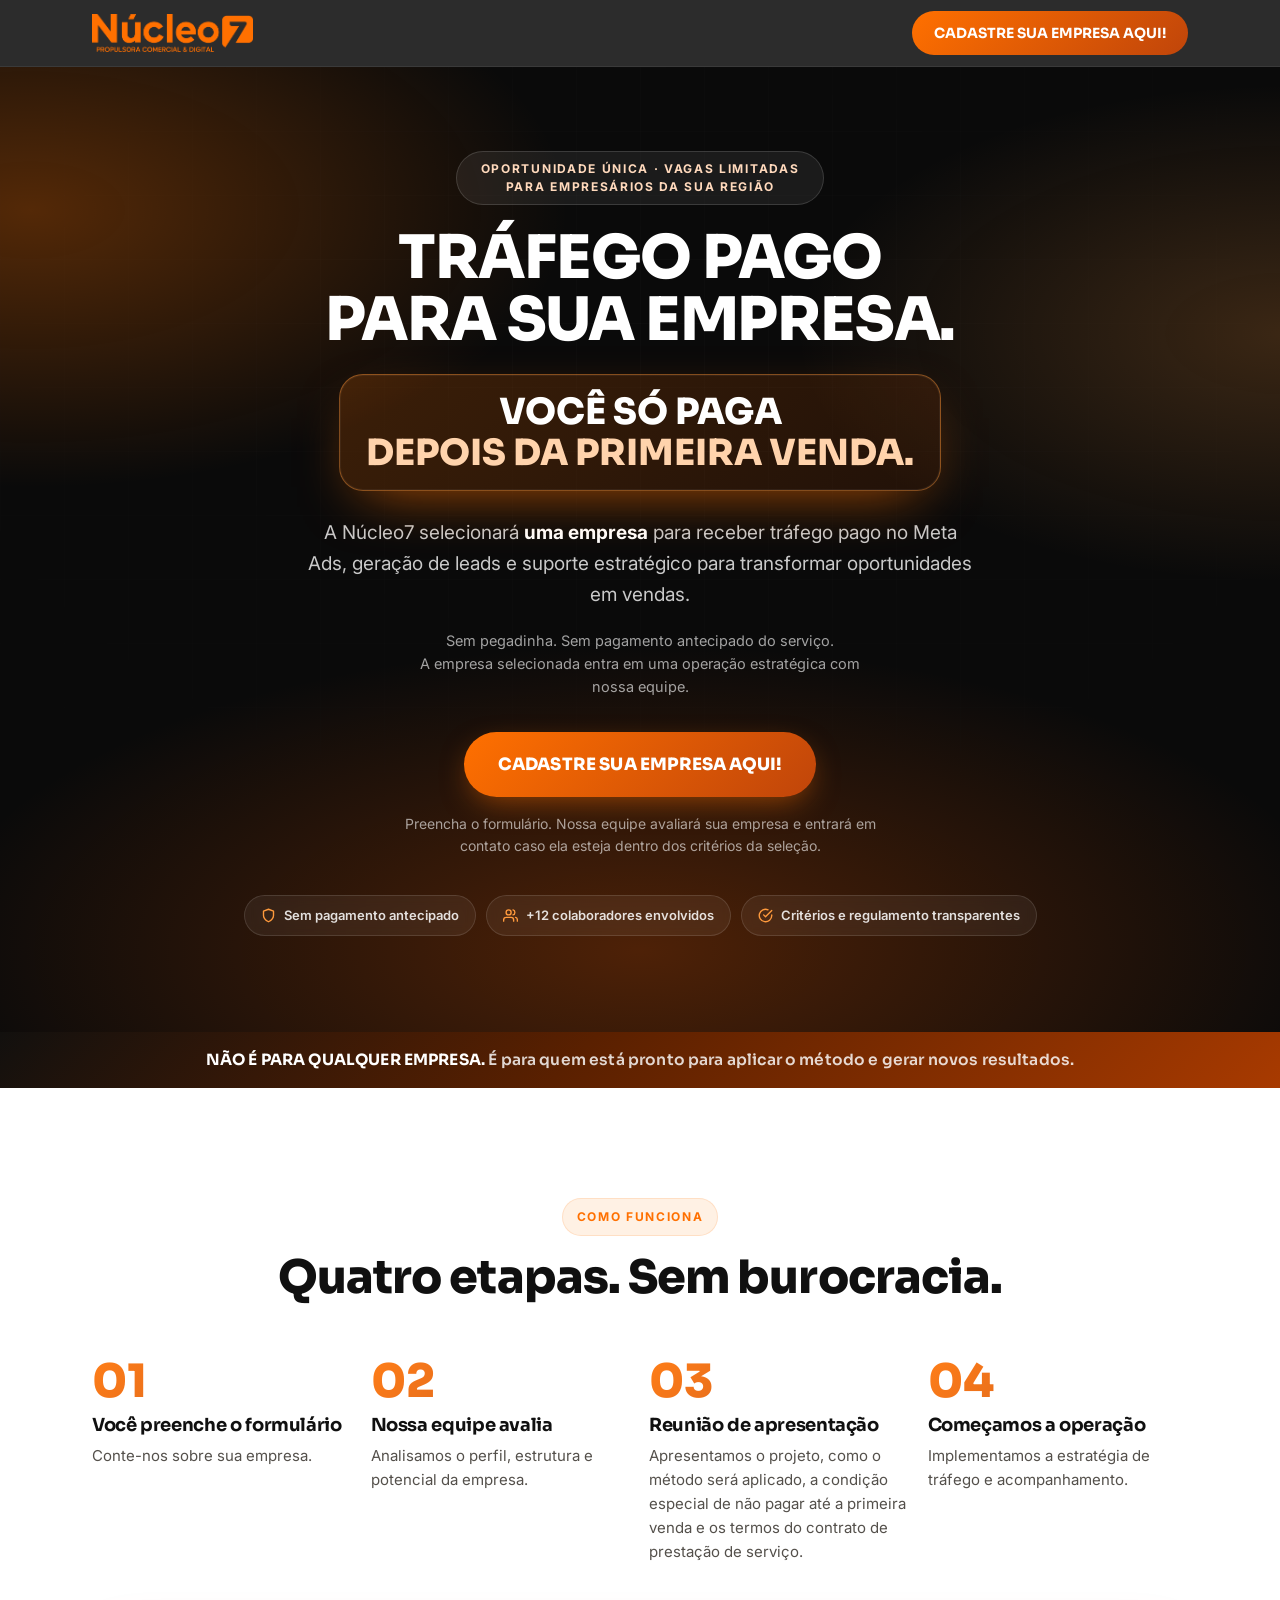
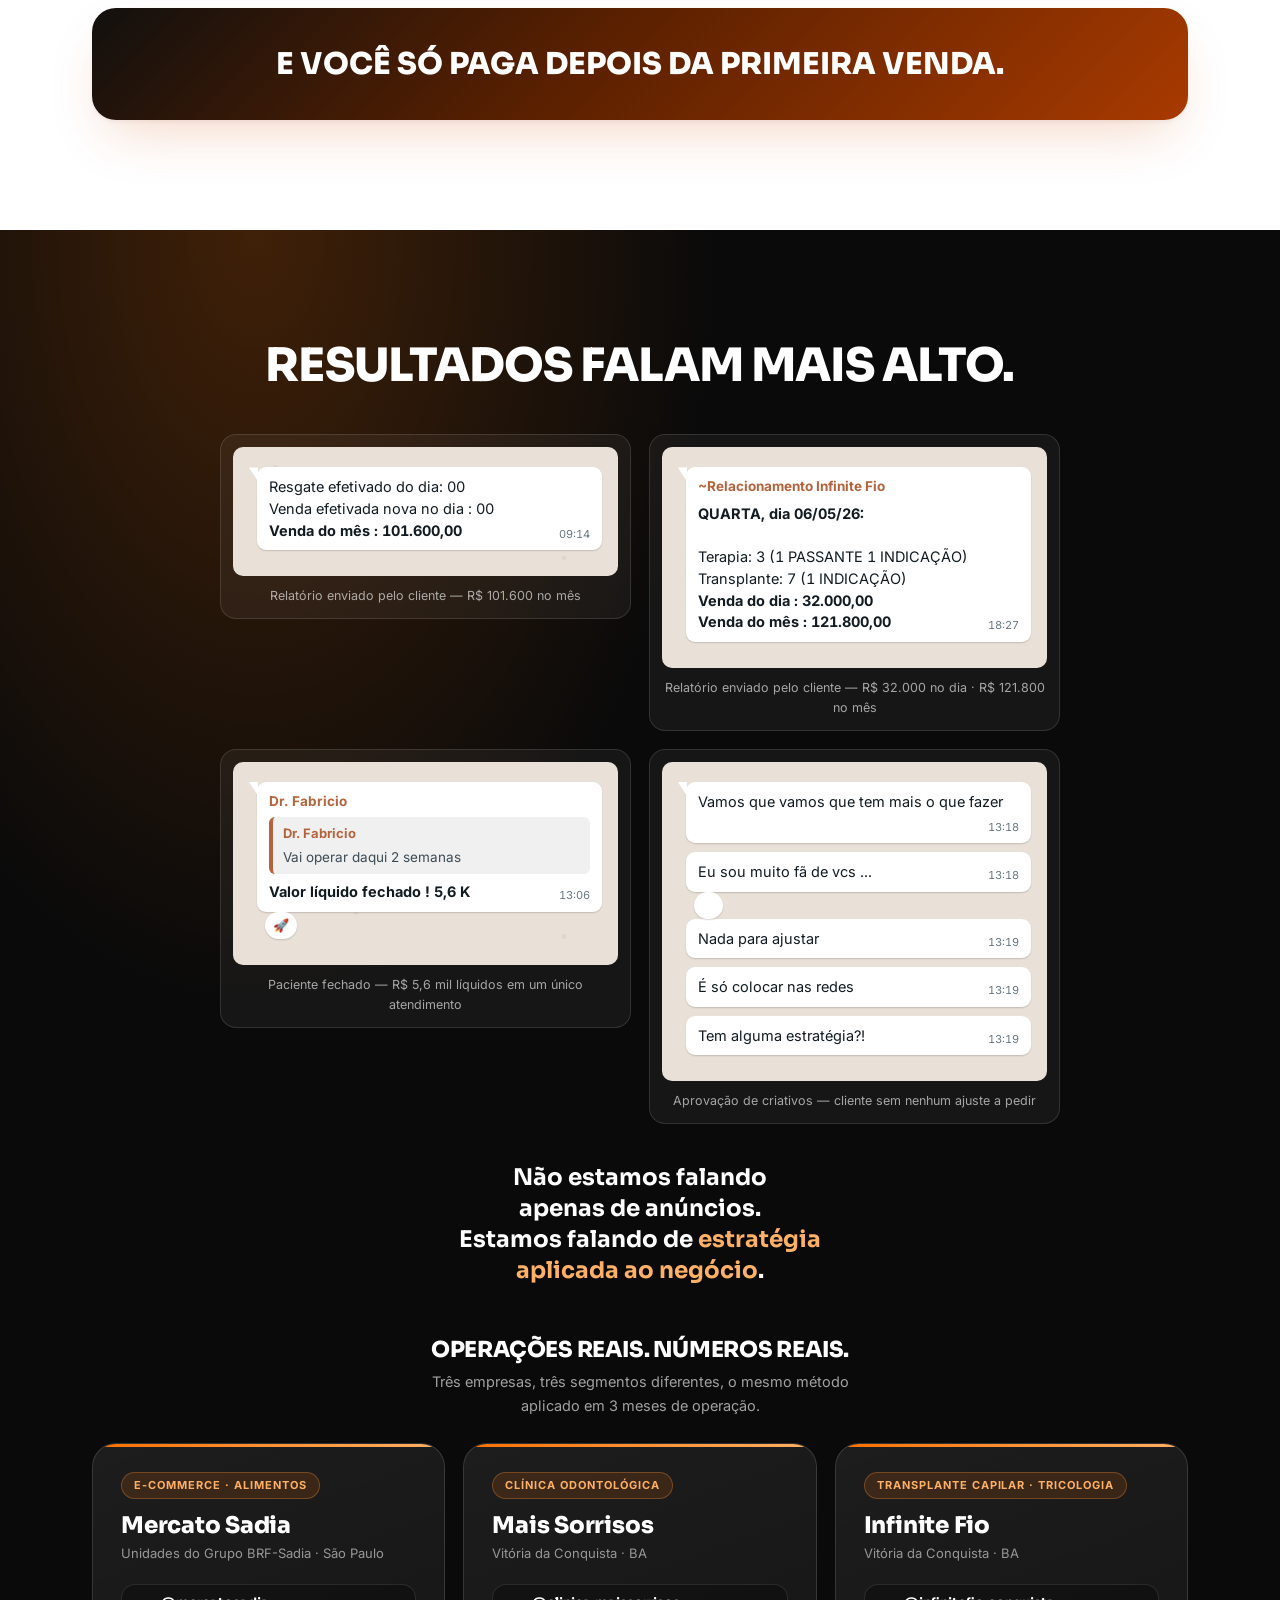
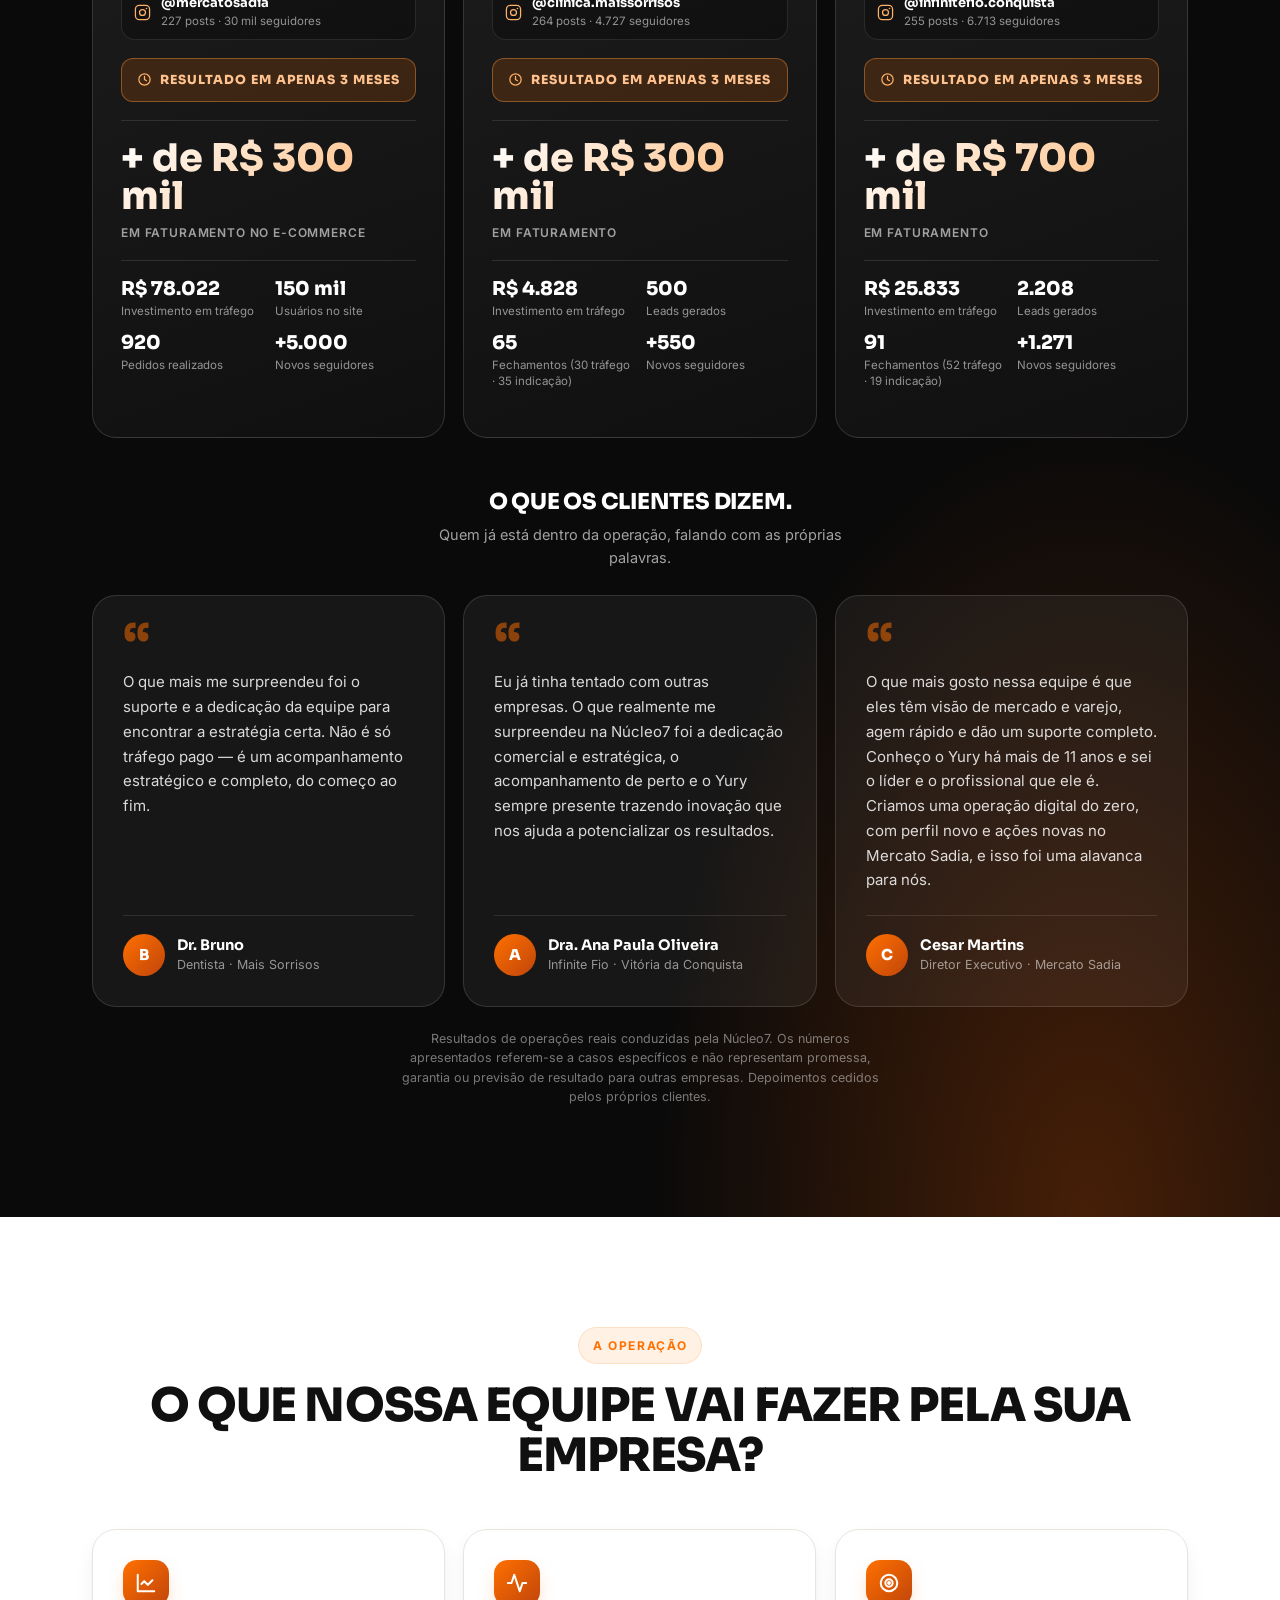
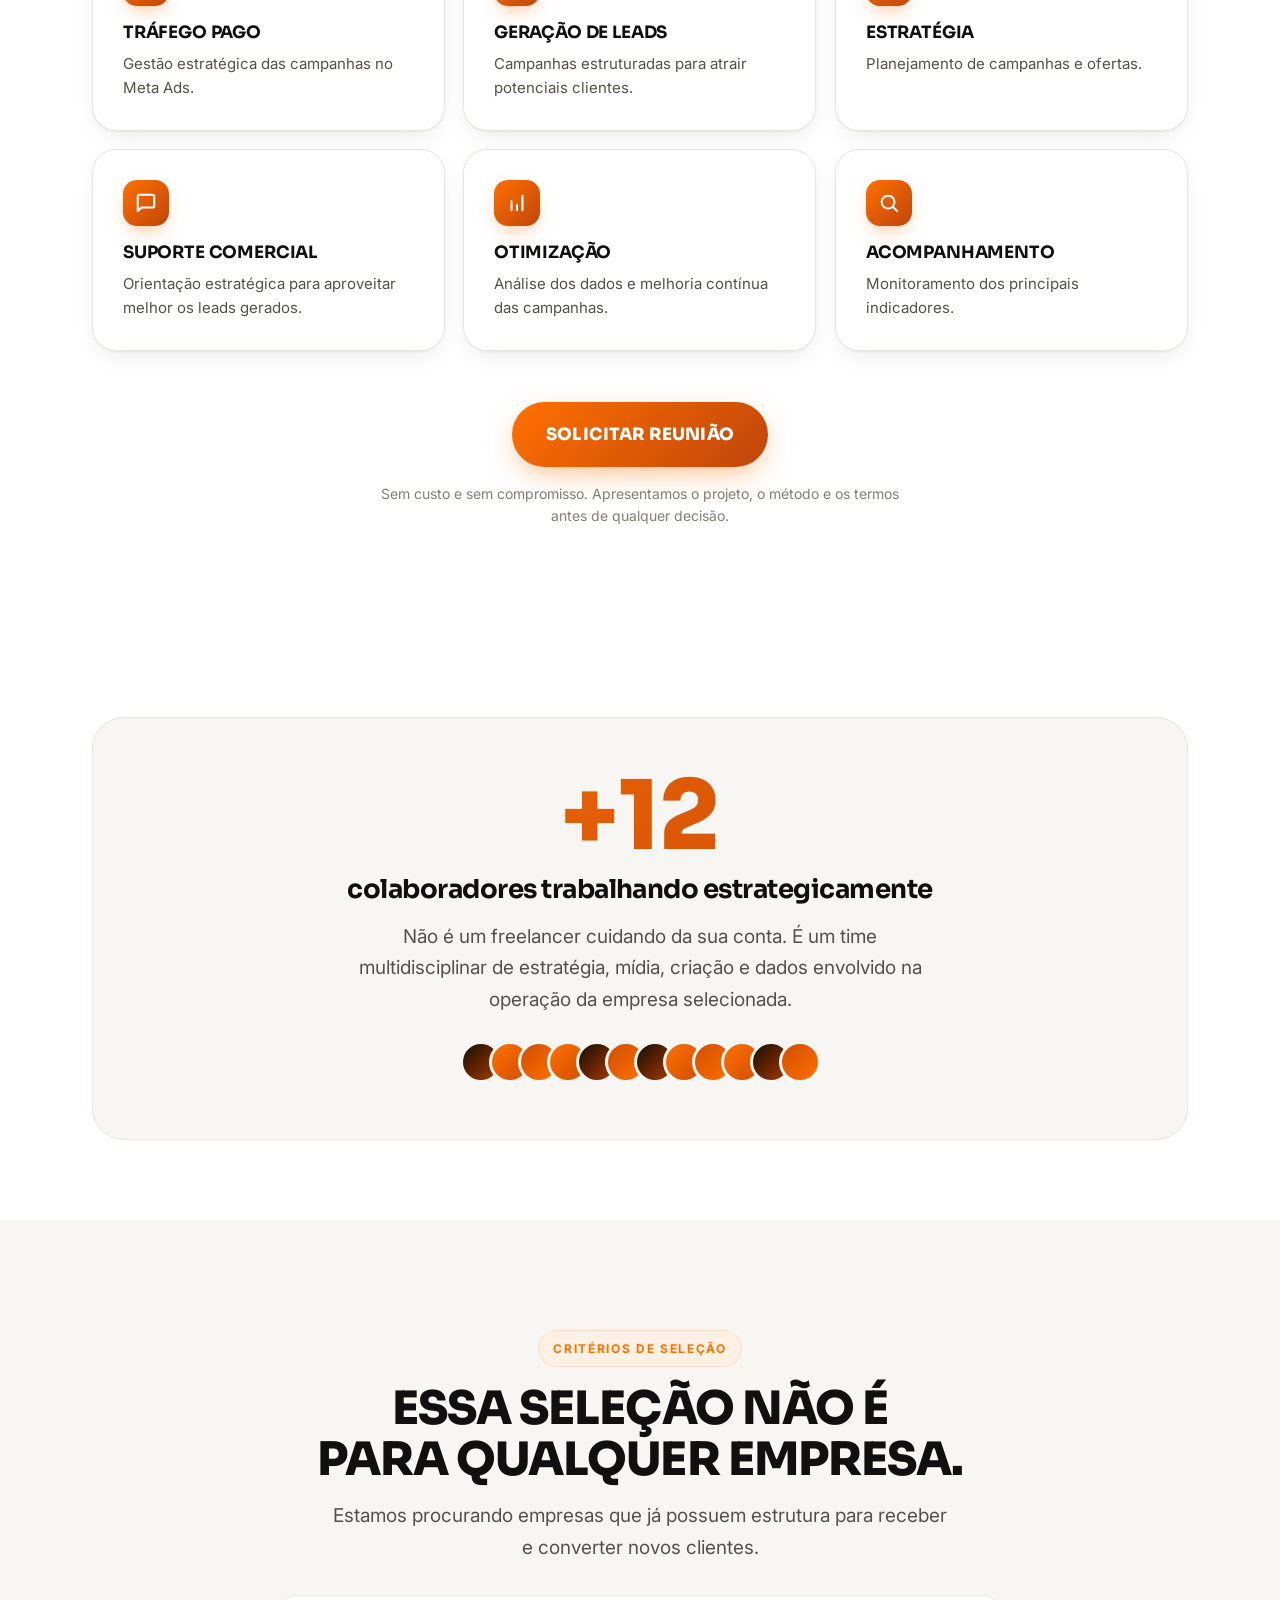
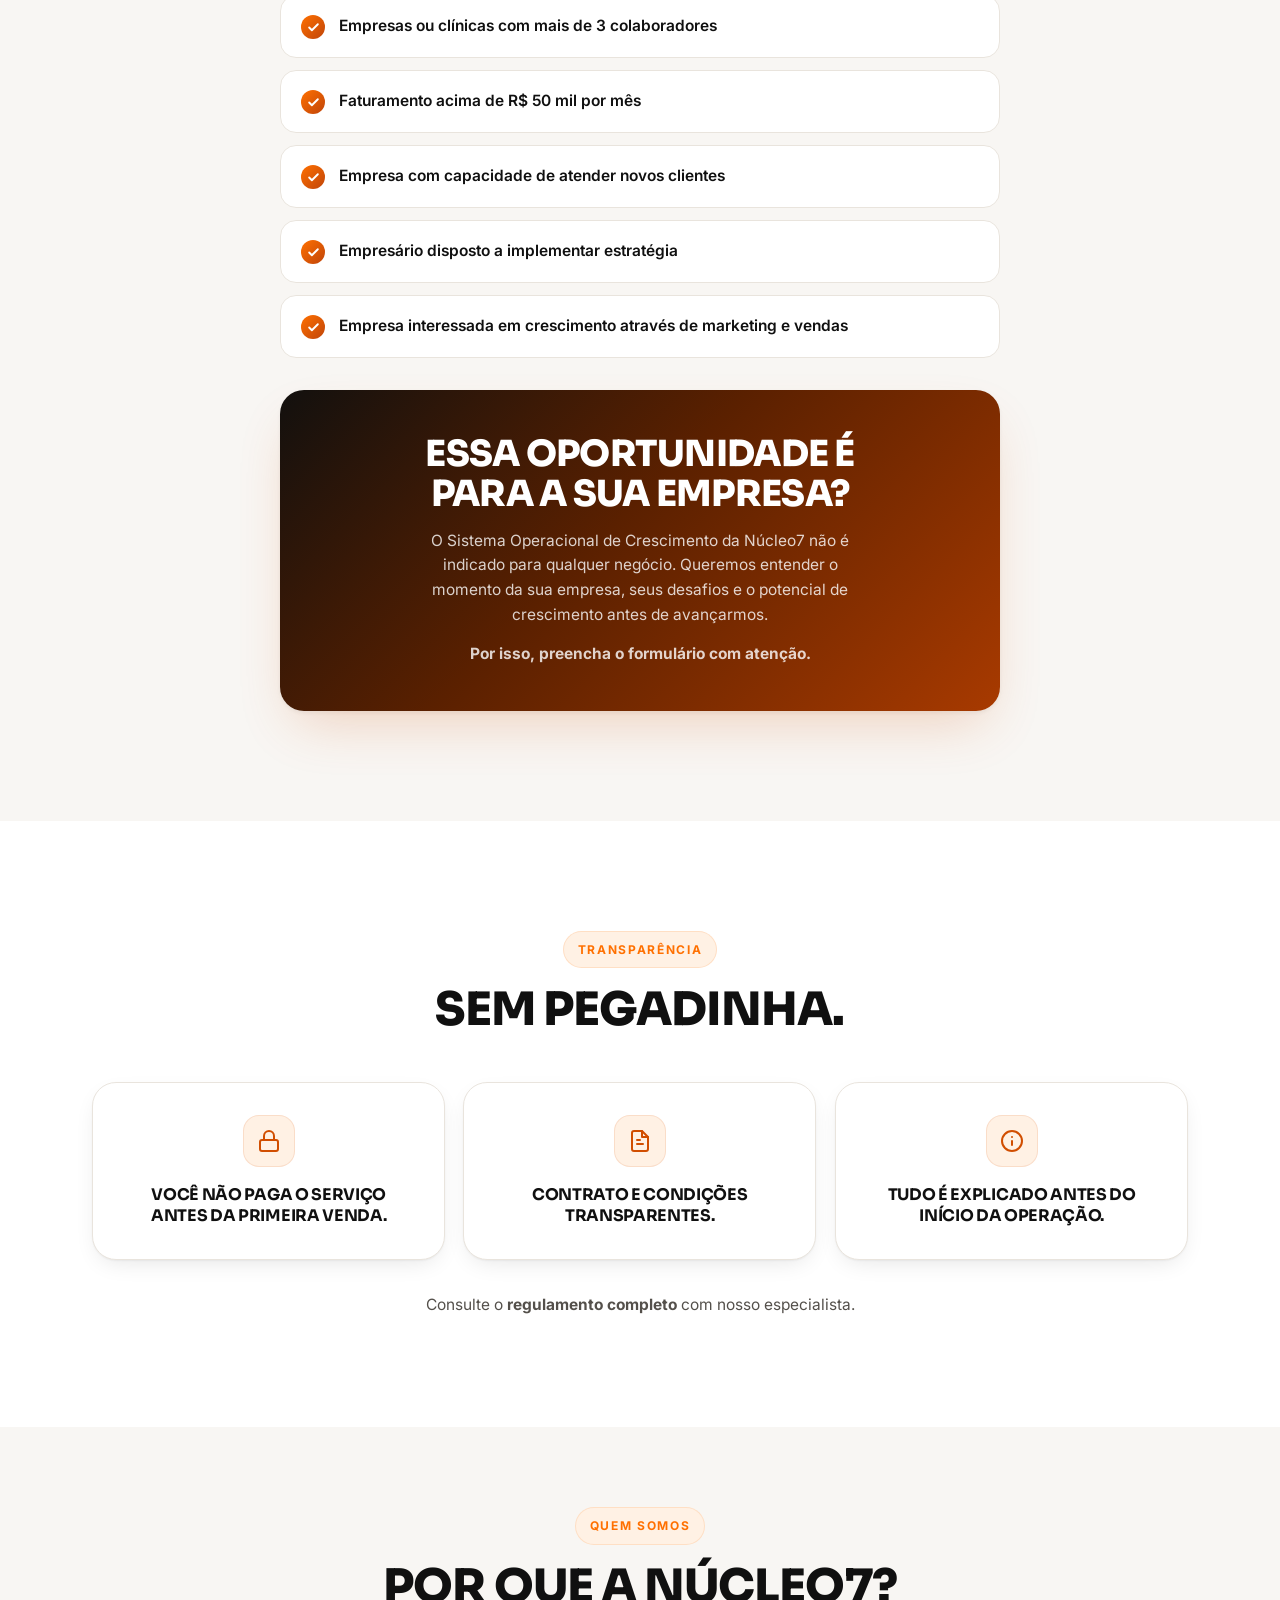
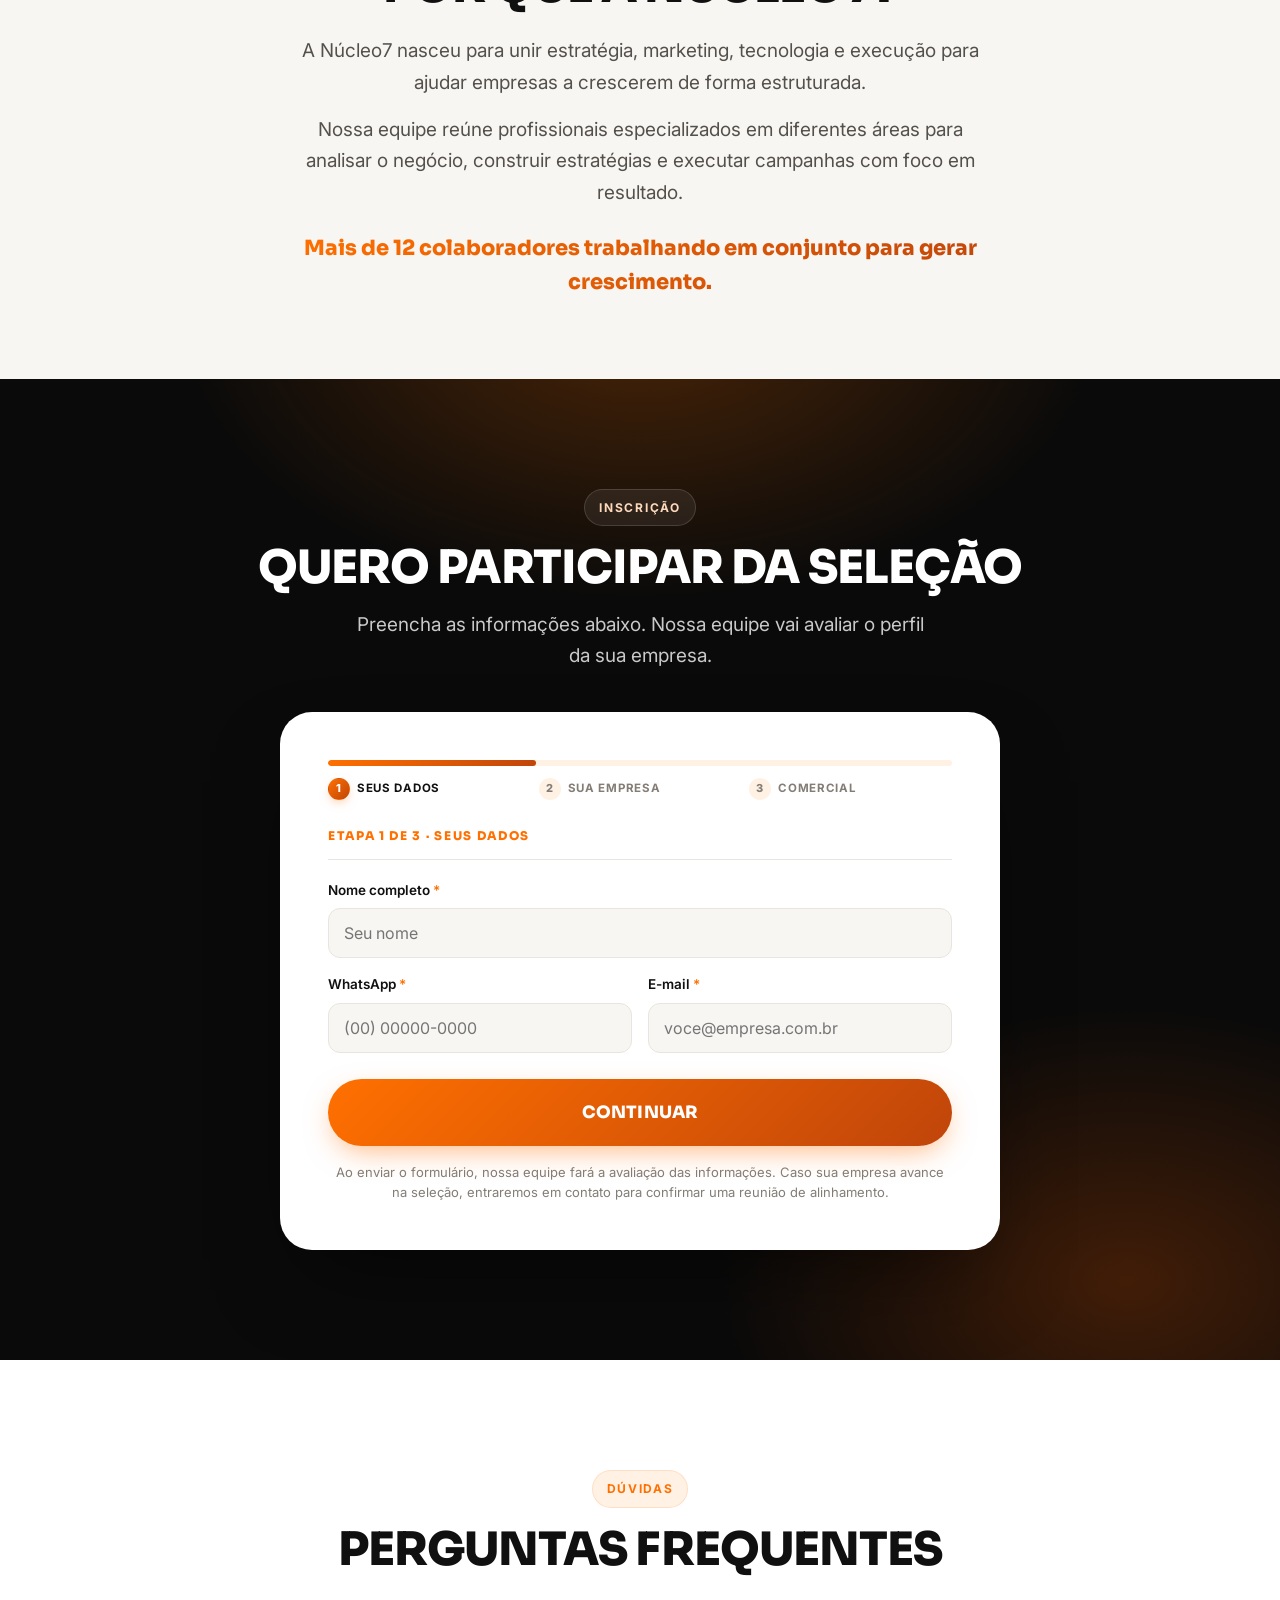
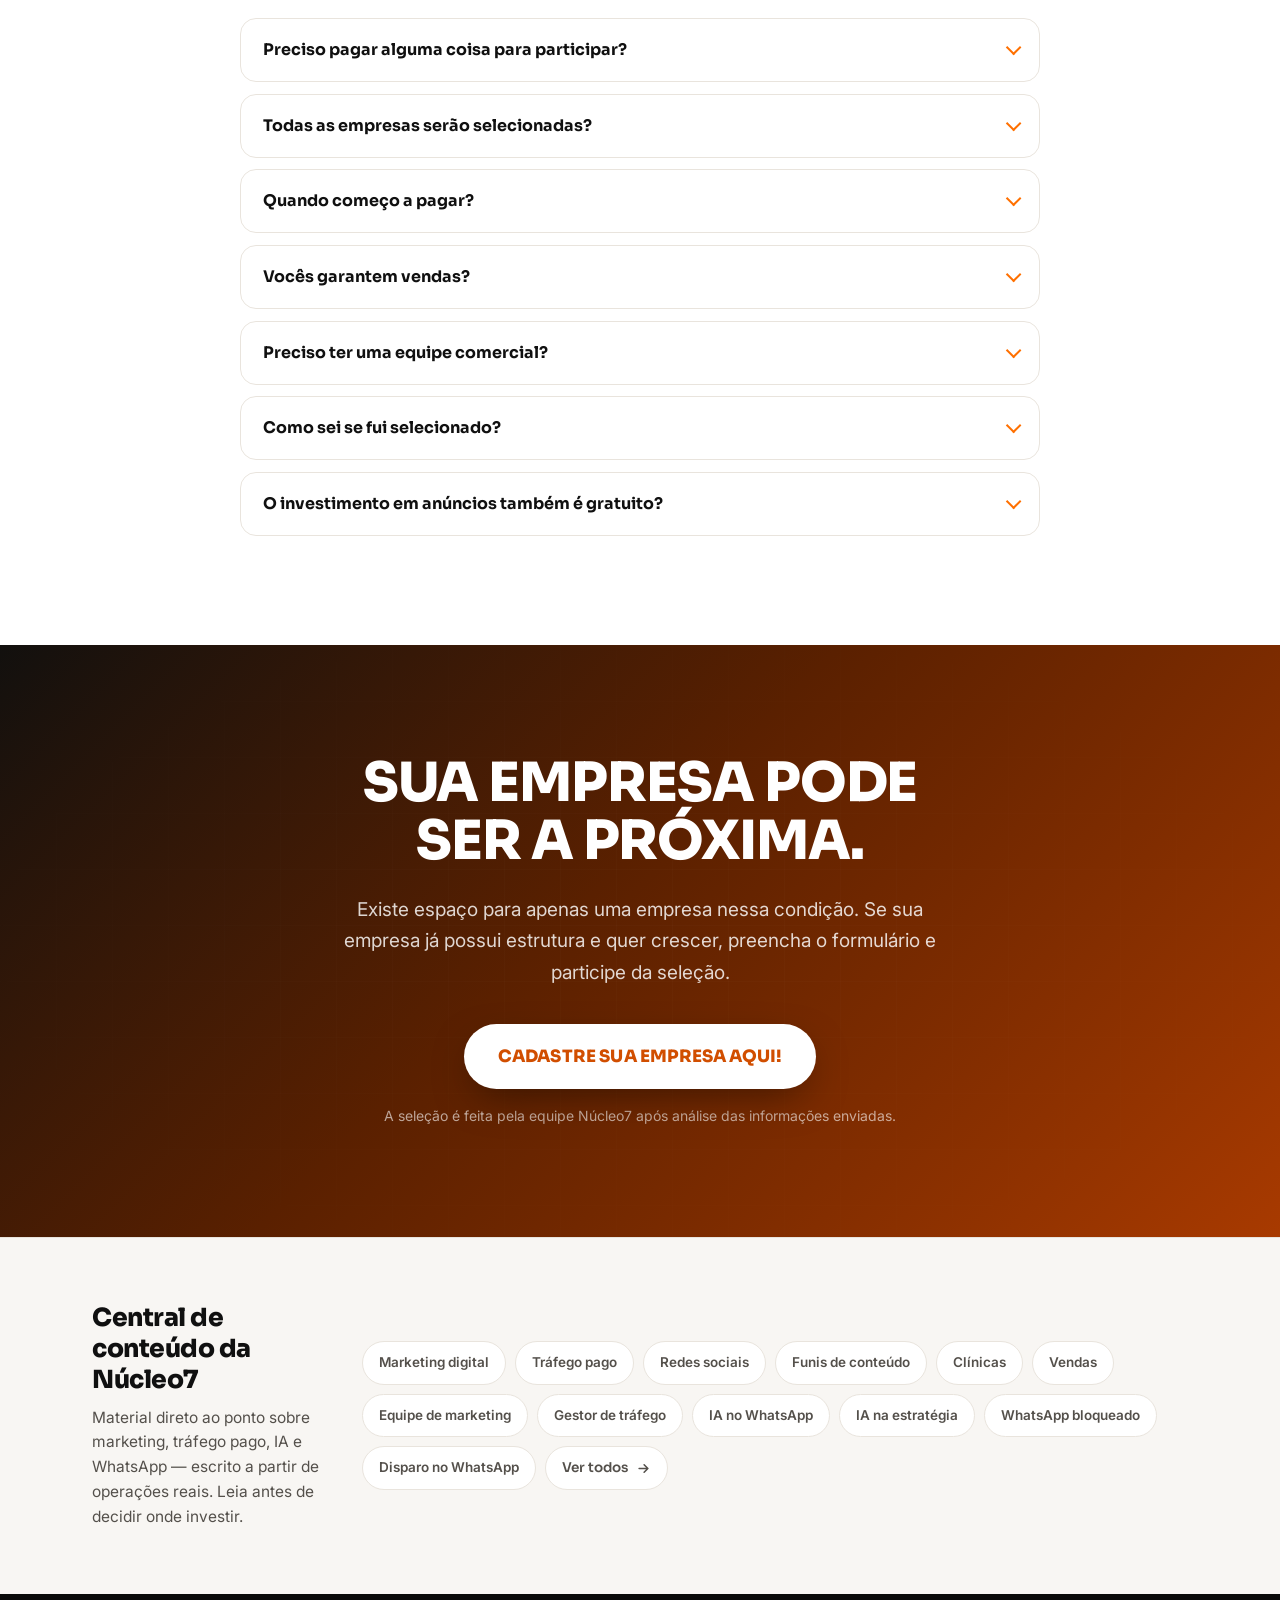
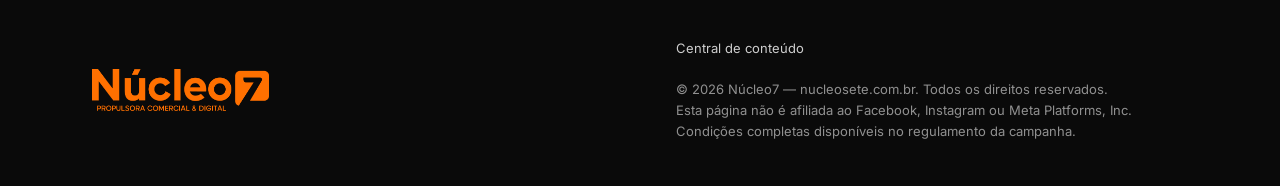
==== index.html @ 794dd97a "Corrige cache eterno em config.js e tracking.js" ====
<!DOCTYPE html>
<html lang="pt-BR">
<head>
<meta charset="UTF-8">
<meta name="viewport" content="width=device-width, initial-scale=1, viewport-fit=cover">
<meta name="theme-color" content="#0A0A0A">

<!-- Verificação de domínio Meta — Agência B7 / nucleosete.com.br -->
<meta name="facebook-domain-verification" content="0egseyh3x0nnyvifl7hkaeydjd7gkp" />

<title>Núcleo7 — Tráfego pago para sua empresa. Você só paga depois da primeira venda.</title>
<meta name="description" content="A Núcleo7 vai selecionar uma empresa para receber tráfego pago no Meta Ads, geração de leads e suporte estratégico. Você só paga depois da primeira venda. Candidate sua empresa.">
<meta name="robots" content="index, follow">
<link rel="canonical" href="https://nucleosete.com.br/">

<!-- Open Graph -->
<meta property="og:type" content="website">
<meta property="og:locale" content="pt_BR">
<meta property="og:site_name" content="Núcleo7">
<meta property="og:title" content="Tráfego pago para sua empresa. Você só paga depois da primeira venda.">
<meta property="og:description" content="Uma empresa será selecionada para receber uma operação estratégica de tráfego pago e suporte comercial da Núcleo7.">
<meta property="og:url" content="https://nucleosete.com.br/">
<meta property="og:image" content="https://nucleosete.com.br/assets/og-image.jpg">
<meta property="og:image:width" content="1200">
<meta property="og:image:height" content="630">
<meta name="twitter:card" content="summary_large_image">
<meta name="twitter:image" content="https://nucleosete.com.br/assets/og-image.jpg">

<link rel="icon" href="favicon.ico" sizes="any">
<link rel="icon" type="image/png" sizes="32x32" href="assets/favicon-32.png">
<link rel="apple-touch-icon" href="assets/apple-touch-icon.png">

<link rel="preconnect" href="https://fonts.googleapis.com">
<link rel="preconnect" href="https://fonts.gstatic.com" crossorigin>
<link rel="preload" as="style" href="https://fonts.googleapis.com/css2?family=Sora:wght@700;800&family=Inter:wght@400;600;700&display=swap"
      onload="this.onload=null;this.rel='stylesheet'">
<noscript><link rel="stylesheet" href="https://fonts.googleapis.com/css2?family=Sora:wght@700;800&family=Inter:wght@400;600;700&display=swap"></noscript>

<style>
/* ============================================================
   NÚCLEO7 — DESIGN SYSTEM
   ============================================================ */
:root{
  /* ---- CORES DA MARCA ---- */
  --laranja:#FF7000;          /* laranja oficial da logo */
  --laranja-escuro:#D14E00;
  --laranja-claro:#FF9A3D;
  --preto:#0A0A0A;
  --branco:#FFFFFF;

  --tinta:#101010;          /* texto principal */
  --tinta-2:#54504B;        /* texto secundário */
  --tinta-3:#837D76;        /* texto terciário */
  --linha:#E9E4DD;
  --superficie:#FFFFFF;
  --superficie-2:#F8F6F3;
  --superficie-3:#FFF1E4;

  --escuro:#0A0A0A;
  --escuro-2:#161310;

  /* blocos grandes com texto branco: escuro queimado, contraste AA */
  --grad: linear-gradient(135deg, #12100E 0%, #5A2000 45%, #A83A00 100%);
  /* botões e elementos pequenos: laranja vivo da marca */
  --grad-cta: linear-gradient(135deg, #FF7000 0%, #C0450A 100%);

  --r-sm:10px; --r:16px; --r-lg:24px; --r-xl:32px;
  --sombra: 0 1px 2px rgba(10,10,10,.05), 0 8px 24px -8px rgba(10,10,10,.12);
  --sombra-lg: 0 2px 4px rgba(10,10,10,.05), 0 24px 56px -16px rgba(209,78,0,.24);

  --max:1160px;
  --pad:clamp(20px, 5vw, 32px);
}

*,*::before,*::after{box-sizing:border-box}
html{-webkit-text-size-adjust:100%; scroll-behavior:smooth}
body{
  margin:0; background:var(--superficie); color:var(--tinta);
  font-family:'Inter',system-ui,-apple-system,'Segoe UI',sans-serif;
  font-size:16px; line-height:1.6; -webkit-font-smoothing:antialiased;
  overflow-x:hidden;
}
img{max-width:100%; display:block; height:auto}
h1,h2,h3,h4{font-family:'Sora',system-ui,sans-serif; margin:0; line-height:1.1; letter-spacing:-.02em; font-weight:800}
p{margin:0}
a{color:inherit}
button{font:inherit; cursor:pointer}

.wrap{max-width:var(--max); margin-inline:auto; padding-inline:var(--pad)}
.sec{padding:clamp(64px,9vw,110px) 0}
.sec--tight{padding:clamp(48px,7vw,80px) 0}
.center{text-align:center}

/* ---------- Tipografia utilitária ---------- */
.eyebrow{
  display:inline-flex; align-items:center; gap:8px;
  font-size:12px; font-weight:700; letter-spacing:.14em; text-transform:uppercase;
  color:var(--laranja); background:var(--superficie-3);
  padding:8px 14px; border-radius:100px; border:1px solid rgba(255,112,0,.14);
}
.eyebrow--claro{color:#FFD9BC; background:rgba(255,255,255,.07); border-color:rgba(255,255,255,.14)}
.hero .eyebrow{max-width:min(100%,46ch); text-align:center; line-height:1.5; text-wrap:balance}
@media(max-width:560px){ .hero .eyebrow{font-size:11px; letter-spacing:.10em; padding:10px 16px} }
.h2{font-size:clamp(28px,4.4vw,46px)}
.h3{font-size:clamp(20px,2.6vw,26px); font-weight:700}
.lead{font-size:clamp(16px,1.9vw,19px); color:var(--tinta-2); line-height:1.65}
.lead--claro{color:rgba(255,255,255,.78)}
.mt-8{margin-top:8px}.mt-16{margin-top:16px}.mt-24{margin-top:24px}.mt-32{margin-top:32px}.mt-48{margin-top:48px}
.grad-txt{background:var(--grad-cta); -webkit-background-clip:text; background-clip:text; color:transparent}

/* ---------- Botões ---------- */
.btn{
  display:inline-flex; align-items:center; justify-content:center; gap:10px;
  font-family:'Sora',sans-serif; font-weight:800; font-size:clamp(15px,1.7vw,17px);
  letter-spacing:.01em; text-decoration:none; text-align:center;
  padding:19px 34px; border-radius:100px; border:0;
  background:var(--grad-cta); color:#fff;
  box-shadow:0 10px 30px -8px rgba(255,112,0,.55);
  transition:transform .18s ease, box-shadow .18s ease, filter .18s ease;
  position:relative; overflow:hidden; width:100%; max-width:420px;
}
.btn::after{
  content:''; position:absolute; inset:0;
  background:linear-gradient(110deg,transparent 20%,rgba(255,255,255,.28) 50%,transparent 80%);
  transform:translateX(-120%); animation:brilho 4.5s ease-in-out infinite;
}
@keyframes brilho{0%,72%{transform:translateX(-120%)}92%,100%{transform:translateX(120%)}}
.btn:hover{transform:translateY(-2px); box-shadow:0 16px 40px -10px rgba(255,112,0,.65); filter:saturate(1.08)}
.btn:active{transform:translateY(0)}
.btn--ghost{
  background:transparent; color:var(--laranja-escuro); border:1.5px solid var(--linha);
  box-shadow:none; padding:16px 28px; font-size:15px;
}
.btn--ghost::after{display:none}
.btn--ghost:hover{border-color:var(--laranja); color:var(--laranja); box-shadow:none}
.btn-nota{font-size:14px; color:var(--tinta-3); max-width:520px; margin-top:16px; line-height:1.55}
.btn-nota--claro{color:rgba(255,255,255,.6)}
.cta-bloco{display:flex; flex-direction:column; align-items:center}

@media(min-width:560px){ .btn{width:auto} }

/* ---------- Header ---------- */
.top{
  position:sticky; top:0; z-index:60;
  background:rgba(10,10,10,.86); backdrop-filter:blur(14px);
  border-bottom:1px solid rgba(255,255,255,.07);
  transition:background .3s ease;
}
.top__in{display:flex; align-items:center; justify-content:space-between; height:66px}
.logo{display:flex; align-items:center; text-decoration:none}
.logo img{height:34px; width:auto}
@media(min-width:768px){ .logo img{height:38px} }
.top__cta{
  display:none; font-family:'Sora'; font-weight:700; font-size:14px; text-decoration:none;
  color:#fff; background:var(--grad-cta); padding:11px 22px; border-radius:100px;
  transition:transform .18s ease;
}
.top__cta:hover{transform:translateY(-1px)}
@media(min-width:768px){ .top__cta{display:inline-flex} }

/* ---------- HERO ---------- */
.hero{
  position:relative; background:var(--escuro); color:#fff; overflow:hidden;
  padding:clamp(48px,7vw,84px) 0 clamp(56px,8vw,96px);
}
.hero::before{
  content:''; position:absolute; inset:-30% -20%;
  background:
    radial-gradient(50% 30% at 16% 28%, rgba(255,112,0,.30) 0%, transparent 60%),
    radial-gradient(44% 26% at 86% 36%, rgba(255,154,61,.20) 0%, transparent 62%),
    radial-gradient(60% 30% at 50% 76%, rgba(209,78,0,.34) 0%, transparent 66%);
  pointer-events:none;
}
.hero::after{
  content:''; position:absolute; inset:0; pointer-events:none; opacity:.35;
  background-image:linear-gradient(rgba(255,255,255,.045) 1px,transparent 1px),
                   linear-gradient(90deg,rgba(255,255,255,.045) 1px,transparent 1px);
  background-size:64px 64px;
  mask-image:radial-gradient(70% 60% at 50% 30%,#000 0%,transparent 100%);
  -webkit-mask-image:radial-gradient(70% 60% at 50% 30%,#000 0%,transparent 100%);
}
.hero__in{position:relative; z-index:2; display:flex; flex-direction:column; align-items:center; text-align:center}
.hero h1{
  font-size:clamp(31px,6.2vw,60px); margin-top:22px; max-width:15ch; line-height:1.04;
  text-wrap:balance;
}
.hero__promessa{
  margin-top:22px; display:inline-block; position:relative;
  font-family:'Sora'; font-weight:800; line-height:1.15;
  font-size:clamp(21px,3.9vw,36px);
  padding:16px 26px; border-radius:var(--r-lg);
  background:linear-gradient(135deg, rgba(255,112,0,.20), rgba(209,78,0,.12));
  border:1px solid rgba(255,154,61,.42);
  box-shadow:0 0 0 1px rgba(255,255,255,.05) inset, 0 20px 60px -24px rgba(255,112,0,.75);
  color:#fff; text-wrap:balance;
}
.hero__promessa em{font-style:normal; color:#FFD3AC}
.hero .lead{max-width:56ch; margin-top:26px}
.hero__nota{
  margin-top:18px; font-size:14.5px; color:rgba(255,255,255,.62); max-width:52ch; line-height:1.6;
}
.hero .cta-bloco{margin-top:34px; width:100%}
.hero-selos{
  margin-top:38px; display:flex; flex-wrap:wrap; gap:10px; justify-content:center;
}
.selo{
  display:inline-flex; align-items:center; gap:8px;
  font-size:13px; font-weight:600; color:rgba(255,255,255,.86);
  background:rgba(255,255,255,.06); border:1px solid rgba(255,255,255,.12);
  padding:9px 16px; border-radius:100px; backdrop-filter:blur(6px);
}
.selo svg{width:15px;height:15px;flex:none;color:#FF9A3D}

/* ---------- Faixa de vagas ---------- */
.faixa{
  background:var(--grad); color:#fff; text-align:center; padding:16px var(--pad);
  font-family:'Sora'; font-weight:700; font-size:clamp(13px,2.1vw,15.5px); letter-spacing:.01em;
}
.faixa span{opacity:.82; font-weight:600}

/* ---------- Cards genéricos ---------- */
.grid{display:grid; gap:18px}
@media(min-width:640px){.grid--2{grid-template-columns:repeat(2,1fr)}}
@media(min-width:640px){.grid--3{grid-template-columns:repeat(2,1fr)}}
@media(min-width:980px){.grid--3{grid-template-columns:repeat(3,1fr)}}
@media(min-width:640px){.grid--4{grid-template-columns:repeat(2,1fr)}}
@media(min-width:1040px){.grid--4{grid-template-columns:repeat(4,1fr)}}

.card{
  background:var(--superficie); border:1px solid var(--linha); border-radius:var(--r-lg);
  padding:clamp(22px,3vw,30px); box-shadow:var(--sombra);
  transition:transform .22s ease, box-shadow .22s ease, border-color .22s ease;
}
.card:hover{transform:translateY(-3px); box-shadow:var(--sombra-lg); border-color:rgba(255,112,0,.25)}
.card__icone{
  width:46px; height:46px; border-radius:14px; display:grid; place-items:center;
  background:var(--grad-cta); color:#fff; margin-bottom:18px;
  box-shadow:0 8px 20px -8px rgba(255,112,0,.6);
}
.card__icone svg{width:22px;height:22px}
.card h3{font-size:17px; font-weight:700; letter-spacing:-.01em}
.card p{margin-top:9px; font-size:15px; color:var(--tinta-2); line-height:1.6}

/* ---------- Como funciona ---------- */
.passo{position:relative; padding-top:8px}
.passo__num{
  font-family:'Sora'; font-weight:800; font-size:46px; line-height:1;
  background:var(--grad-cta); -webkit-background-clip:text; background-clip:text; color:transparent;
  opacity:.9;
}
.passo h3{margin-top:12px; font-size:18px; font-weight:700}
.passo p{margin-top:8px; font-size:15px; color:var(--tinta-2)}
.destaque-linha{
  margin-top:44px; text-align:center;
  background:var(--grad); color:#fff; border-radius:var(--r-lg);
  padding:clamp(26px,4vw,38px);
  font-family:'Sora'; font-weight:800; font-size:clamp(19px,3.2vw,30px); line-height:1.2;
  box-shadow:var(--sombra-lg); text-wrap:balance;
}

/* ---------- Prova social ---------- */
.prova{background:var(--escuro); color:#fff; position:relative; overflow:hidden}
.prova::before{
  content:''; position:absolute; inset:0;
  background:radial-gradient(60% 50% at 20% 0%, rgba(255,112,0,.22), transparent 60%),
             radial-gradient(55% 50% at 85% 100%, rgba(209,78,0,.30), transparent 62%);
}
.prova .wrap{position:relative; z-index:2}
.numeros{display:grid; gap:16px; margin-top:44px}
@media(min-width:720px){.numeros{grid-template-columns:repeat(3,1fr)}}
.num{
  background:rgba(255,255,255,.055); border:1px solid rgba(255,255,255,.13);
  border-radius:var(--r-lg); padding:clamp(24px,3.4vw,32px); text-align:center;
  backdrop-filter:blur(8px);
}
.num__v{
  font-family:'Sora'; font-weight:800; font-size:clamp(30px,5.2vw,44px); line-height:1;
  background:linear-gradient(135deg,#fff 0%,#FFB067 100%);
  -webkit-background-clip:text; background-clip:text; color:transparent;
}
.num__l{margin-top:10px; font-size:14px; color:rgba(255,255,255,.72); font-weight:600}
.prints{display:grid; gap:18px; margin-top:44px}
@media(min-width:760px){.prints{grid-template-columns:repeat(2,1fr); max-width:840px; margin-inline:auto}}
.print{
  background:rgba(255,255,255,.05); border:1px solid rgba(255,255,255,.12);
  border-radius:var(--r); padding:12px; overflow:hidden;
  display:flex; flex-direction:column;
}
.print img{border-radius:10px; width:100%}
.prints{align-items:start}

/* ---------- Conversas de WhatsApp recriadas ---------- */
.zap{
  border-radius:10px; padding:20px 16px 26px;
  background:#E9E1D8;
  background-image:
    radial-gradient(circle at 11% 16%, rgba(0,0,0,.05) 0 2px, transparent 3px),
    radial-gradient(circle at 66% 40%, rgba(0,0,0,.045) 0 2px, transparent 3px),
    radial-gradient(circle at 32% 74%, rgba(0,0,0,.05) 0 2px, transparent 3px),
    radial-gradient(circle at 86% 86%, rgba(0,0,0,.045) 0 2px, transparent 3px);
}
.zap__b{
  position:relative; background:#fff; border-radius:9px; padding:9px 12px 8px;
  box-shadow:0 1px 1.5px rgba(0,0,0,.16); margin-left:8px;
  font-family:'Inter',system-ui,sans-serif; color:#111B21;
  font-size:14.5px; line-height:1.5; text-align:left;
}
.zap__b + .zap__b{margin-top:9px}
.zap__b:first-of-type::after{
  content:''; position:absolute; top:0; left:-8px; width:9px; height:14px;
  background:#fff; clip-path:polygon(100% 0,100% 100%,0 0);
}
.zap__de{font-weight:700; font-size:13.5px; color:#B4643C; margin-bottom:6px}
.zap__t{margin:0; white-space:pre-line; font-variant-numeric:tabular-nums; overflow:hidden}
.zap__t b{font-weight:700}
.zap__h{float:right; margin:6px 0 0 12px; font-size:11px; color:#667781; white-space:nowrap}
.zap__q{
  background:#F0F0F0; border-left:4px solid #B4643C; border-radius:6px;
  padding:7px 10px; margin-bottom:7px;
}
.zap__q b{display:block; color:#B4643C; font-size:13px; margin-bottom:2px}
.zap__q span{font-size:13.5px; color:#3B4A54}
.zap__re{
  display:inline-block; margin:-8px 0 0 16px; position:relative; z-index:2;
  background:#fff; border-radius:999px; padding:3px 8px; font-size:13px;
  box-shadow:0 1px 1.5px rgba(0,0,0,.16);
}
.print__ph{
  aspect-ratio:9/13; border-radius:10px; display:grid; place-items:center; text-align:center;
  background:repeating-linear-gradient(45deg,rgba(255,255,255,.045) 0 12px,rgba(255,255,255,.02) 12px 24px);
  border:1px dashed rgba(255,255,255,.2); color:rgba(255,255,255,.5); font-size:13px; padding:20px;
}
.print__cap{margin-top:10px; font-size:12.5px; color:rgba(255,255,255,.62); text-align:center}

/* ---------- Cases recriados no design da página ---------- */
.cases{display:grid; gap:18px; margin-top:26px}
@media(min-width:900px){.cases{grid-template-columns:repeat(3,1fr)}}
.case{
  position:relative; display:flex; flex-direction:column;
  background:linear-gradient(160deg,rgba(255,255,255,.078) 0%,rgba(255,255,255,.028) 100%);
  border:1px solid rgba(255,255,255,.13); border-radius:var(--r-lg);
  padding:clamp(22px,3vw,28px); overflow:hidden;
}
.case::before{
  content:''; position:absolute; inset:0 0 auto 0; height:3px;
  background:linear-gradient(90deg,#FF7000,#FFB067);
}
.case__tag{
  display:inline-block; align-self:flex-start; font-size:11px; font-weight:700;
  letter-spacing:.09em; text-transform:uppercase; color:#FFB067;
  background:rgba(255,112,0,.14); border:1px solid rgba(255,154,61,.3);
  border-radius:999px; padding:6px 12px; line-height:1.2;
}
.case__nome{
  font-family:'Sora'; font-weight:800; font-size:clamp(19px,2.6vw,23px);
  line-height:1.15; margin:14px 0 4px; letter-spacing:-.01em;
}
.case__local{font-size:13px; color:rgba(255,255,255,.55); margin:0 0 20px}
.case__fat{
  border-top:1px solid rgba(255,255,255,.11); border-bottom:1px solid rgba(255,255,255,.11);
  padding:18px 0; margin-bottom:18px;
}
.case__fat b{
  display:block; font-family:'Sora'; font-weight:800; line-height:1;
  font-size:clamp(30px,4.6vw,38px);
  background:linear-gradient(135deg,#fff 0%,#FFB067 100%);
  -webkit-background-clip:text; background-clip:text; color:transparent;
}
.case__fat span{display:block; margin-top:8px; font-size:12px; font-weight:600;
  letter-spacing:.07em; text-transform:uppercase; color:rgba(255,255,255,.6)}
.case__stats{display:grid; grid-template-columns:repeat(2,1fr); gap:14px 12px; margin:0 0 20px}
.case__stats div{min-width:0}
.case__stats b{display:block; font-family:'Sora'; font-weight:800; font-size:clamp(16px,2.2vw,19px); color:#fff; line-height:1.1}
.case__stats span{display:block; margin-top:4px; font-size:11.5px; color:rgba(255,255,255,.55); line-height:1.35}
.case__quote{
  margin:auto 0 0; font-size:14px; line-height:1.6; color:rgba(255,255,255,.78);
  font-style:italic; padding-left:14px; border-left:2px solid rgba(255,112,0,.65);
}
.case__periodo{
  display:flex; align-items:center; justify-content:center; gap:8px;
  margin:0 0 18px; padding:11px 14px; border-radius:12px;
  background:rgba(255,112,0,.16); border:1px solid rgba(255,154,61,.42);
  font-family:'Sora'; font-weight:800; font-size:12.5px; letter-spacing:.08em;
  text-transform:uppercase; color:#FFC28F; text-align:center;
}
.case__periodo svg{width:15px;height:15px;flex:none;stroke:#FFB067;stroke-width:2;fill:none;stroke-linecap:round;stroke-linejoin:round}
.case__ig{
  display:flex; align-items:center; gap:10px; margin:0 0 18px;
  background:rgba(0,0,0,.28); border:1px solid rgba(255,255,255,.1);
  border-radius:14px; padding:10px 12px;
}
.case__ig svg{width:17px;height:17px;flex:none;stroke:#FFB067;stroke-width:1.8;fill:none;stroke-linecap:round;stroke-linejoin:round}
.case__ig .ig__h{display:block; font-family:'Sora'; font-weight:700; font-size:13px; color:#fff; line-height:1.25;
  overflow:hidden; text-overflow:ellipsis; white-space:nowrap}
.case__ig .ig__s{display:block; font-size:11.5px; color:rgba(255,255,255,.55); margin-top:3px; line-height:1.25}
.case__ig > div{min-width:0}

/* ---------- Depoimentos ---------- */
.depos{display:grid; gap:18px; margin-top:26px}
@media(min-width:900px){.depos{grid-template-columns:repeat(3,1fr)}}
.depo{
  position:relative; display:flex; flex-direction:column;
  background:rgba(255,255,255,.055); border:1px solid rgba(255,255,255,.13);
  border-radius:var(--r-lg); padding:clamp(24px,3vw,30px);
}
.depo__aspas{
  font-family:'Sora'; font-weight:800; font-size:52px; line-height:.7;
  color:rgba(255,112,0,.5); margin-bottom:8px;
}
.depo__txt{margin:0 0 22px; font-size:15px; line-height:1.65; color:rgba(255,255,255,.84)}
.depo__pe{display:flex; align-items:center; gap:12px; margin-top:auto;
  border-top:1px solid rgba(255,255,255,.11); padding-top:18px}
.depo__av{
  flex:none; width:42px;height:42px;border-radius:50%; display:grid;place-items:center;
  background:var(--grad-cta); font-family:'Sora'; font-weight:800; font-size:15px; color:#fff;
}
.depo__pe b{display:block; font-family:'Sora'; font-size:14.5px; color:#fff; line-height:1.2}
.depo__pe span{display:block; font-size:12.5px; color:rgba(255,255,255,.55); margin-top:3px; line-height:1.3}
.prova__sub{
  margin:52px 0 0; text-align:center; font-family:'Sora'; font-weight:800;
  font-size:clamp(17px,2.4vw,22px); letter-spacing:-.01em; color:#fff;
}
.prova__sub + .prova__sub-p{margin:8px auto 0; text-align:center; max-width:52ch;
  font-size:14.5px; color:rgba(255,255,255,.62)}
.prova__frase{
  margin-top:38px; text-align:center; font-family:'Sora'; font-weight:700;
  font-size:clamp(17px,2.6vw,23px); line-height:1.35; color:#fff; max-width:26ch; margin-inline:auto;
  text-wrap:balance;
}
.disclaimer{
  margin-top:22px; text-align:center; font-size:12.5px; color:rgba(255,255,255,.45);
  max-width:62ch; margin-inline:auto; line-height:1.55;
}

/* ---------- Equipe ---------- */
.equipe{
  background:var(--superficie-2); border-radius:var(--r-xl); padding:clamp(30px,5vw,56px);
  border:1px solid var(--linha); text-align:center;
}
.equipe__n{
  font-family:'Sora'; font-weight:800; font-size:clamp(52px,11vw,96px); line-height:.9;
  background:var(--grad-cta); -webkit-background-clip:text; background-clip:text; color:transparent;
}
.avatares{display:flex; justify-content:center; margin-top:26px}
.avatares i{
  width:42px; height:42px; border-radius:50%; border:3px solid var(--superficie-2);
  margin-left:-13px; background:var(--grad); display:inline-block;
}
.avatares i:first-child{margin-left:0}
.avatares i:nth-child(2n){background:linear-gradient(135deg,var(--laranja),var(--laranja-escuro))}
.avatares i:nth-child(3n){background:linear-gradient(135deg,var(--laranja-escuro),var(--laranja))}

/* ---------- Critérios ---------- */
.criterios{list-style:none; padding:0; margin:32px 0 0; display:grid; gap:12px}
.criterios li{
  display:flex; align-items:flex-start; gap:14px;
  background:var(--superficie); border:1px solid var(--linha); border-radius:var(--r);
  padding:18px 20px; font-size:15.5px; font-weight:600; color:var(--tinta);
}
.check{
  flex:none; width:24px; height:24px; border-radius:50%; background:var(--grad-cta);
  display:grid; place-items:center; color:#fff; margin-top:1px;
}
.check svg{width:13px;height:13px}
.caixa-exclusiva{
  margin-top:32px; background:var(--grad); color:#fff; border-radius:var(--r-lg);
  padding:clamp(28px,4.4vw,44px); text-align:center; box-shadow:var(--sombra-lg);
}
.caixa-exclusiva h3{font-size:clamp(22px,4vw,36px); line-height:1.12}
.caixa-exclusiva p{margin-top:14px; color:rgba(255,255,255,.8); font-size:15.5px; max-width:44ch; margin-inline:auto}

/* ---------- Sem pegadinha ---------- */
.seguranca{background:var(--superficie-2)}
.seg-card{
  background:var(--superficie); border:1px solid var(--linha); border-radius:var(--r-lg);
  padding:clamp(24px,3.4vw,32px); text-align:center; box-shadow:var(--sombra);
}
.seg-card__i{
  width:52px;height:52px;border-radius:16px;margin:0 auto 18px; display:grid;place-items:center;
  background:var(--superficie-3); color:var(--laranja-escuro); border:1px solid rgba(209,78,0,.12);
}
.seg-card__i svg{width:24px;height:24px}
.seg-card h3{font-size:16px; font-weight:700; line-height:1.3}

/* ---------- FORMULÁRIO ---------- */
.form-sec{background:var(--escuro); color:#fff; position:relative; overflow:hidden; scroll-margin-top:70px}
.form-sec::before{
  content:''; position:absolute; inset:0;
  background:radial-gradient(58% 46% at 50% -6%, rgba(255,112,0,.26), transparent 62%),
             radial-gradient(50% 44% at 88% 92%, rgba(209,78,0,.28), transparent 64%);
}
.form-sec .wrap{position:relative; z-index:2}
.form-box{
  background:var(--superficie); color:var(--tinta); border-radius:var(--r-xl);
  padding:clamp(24px,4.4vw,48px); max-width:720px; margin:40px auto 0;
  box-shadow:0 40px 90px -30px rgba(0,0,0,.6);
}
.fs{border:0; padding:0; margin:0}
.fs[hidden]{display:none}
.fs__t{
  font-family:'Sora'; font-weight:800; font-size:12px; letter-spacing:.14em; text-transform:uppercase;
  color:var(--laranja); padding:0 0 14px; margin:0 0 20px; display:block; width:100%;
  border-bottom:1px solid var(--linha);
}

/* ---------- Progresso do formulário ---------- */
.prog{margin-bottom:26px}
.prog__trilho{height:6px; background:var(--superficie-3); border-radius:100px; overflow:hidden}
.prog__barra{
  height:100%; width:33.33%; border-radius:100px; background:var(--grad-cta);
  transition:width .45s cubic-bezier(.16,1,.3,1);
}
.prog__passos{display:flex; justify-content:space-between; margin-top:12px; gap:8px}
.prog__p{
  flex:1; font-size:11.5px; font-weight:700; letter-spacing:.06em; text-transform:uppercase;
  color:var(--tinta-3); display:flex; align-items:center; gap:7px; transition:color .3s ease;
}
.prog__p i{
  flex:none; width:22px; height:22px; border-radius:50%; display:grid; place-items:center;
  background:var(--superficie-3); color:var(--tinta-3); font-style:normal; font-size:11px; font-weight:800;
  border:1.5px solid transparent; transition:all .3s ease;
}
.prog__p.on{color:var(--tinta)}
.prog__p.on i{background:var(--grad-cta); color:#fff; box-shadow:0 4px 12px -4px rgba(255,112,0,.6)}
.prog__p.ok i{background:#0F9D58; color:#fff}
.prog__p span{display:none}
@media(min-width:560px){ .prog__p span{display:inline} }

/* ---------- Navegação entre etapas ---------- */
.nav-etapas{display:flex; gap:12px; align-items:center; margin-top:26px}
.btn-voltar{
  flex:none; background:transparent; border:1.5px solid var(--linha); color:var(--tinta-2);
  border-radius:100px; padding:16px 22px; font-family:'Sora'; font-weight:700; font-size:14px;
  display:inline-flex; align-items:center; gap:8px; transition:all .18s ease;
}
.btn-voltar:hover{border-color:var(--laranja); color:var(--laranja)}
.btn-voltar svg{width:15px;height:15px}
.form-box .btn{width:100%; max-width:none; margin-top:0; padding:20px 30px}
.nav-etapas .btn{margin-top:0}
[hidden]{display:none!important}
.campos{display:grid; gap:16px}
@media(min-width:620px){ .campos--2{grid-template-columns:1fr 1fr} .full{grid-column:1/-1} }
.campo{display:flex; flex-direction:column; gap:7px}
.campo label{font-size:13.5px; font-weight:600; color:var(--tinta)}
.campo label span{color:var(--laranja)}
.campo input, .campo select, .campo textarea{
  font-family:inherit; font-size:16px; color:var(--tinta);
  background:var(--superficie-2); border:1.5px solid var(--linha); border-radius:12px;
  padding:14px 15px; width:100%; transition:border-color .16s ease, box-shadow .16s ease, background .16s ease;
  -webkit-appearance:none; appearance:none;
}
.campo textarea{resize:vertical; min-height:96px; line-height:1.55}
.campo select{
  background-image:url("data:image/svg+xml;charset=utf8,%3Csvg xmlns='http://www.w3.org/2000/svg' viewBox='0 0 24 24' fill='none' stroke='%23837D76' stroke-width='2.5' stroke-linecap='round'%3E%3Cpath d='M6 9l6 6 6-6'/%3E%3C/svg%3E");
  background-repeat:no-repeat; background-position:right 14px center; background-size:17px; padding-right:42px;
}
.campo input:focus, .campo select:focus, .campo textarea:focus{
  outline:none; border-color:var(--laranja); background:var(--superficie);
  box-shadow:0 0 0 4px rgba(255,112,0,.12);
}
.campo.erro input, .campo.erro select, .campo.erro textarea{border-color:#D92D5E; background:#FFF5F8}
.msg-erro{display:none; font-size:12.5px; color:#D92D5E; font-weight:600}
.campo.erro .msg-erro{display:block}
.hp{position:absolute!important; left:-9999px!important; opacity:0; height:0; width:0; overflow:hidden}
.form-nota{font-size:13px; color:var(--tinta-3); text-align:center; margin-top:16px; line-height:1.55}
.form-alerta{
  display:none; background:#FFF5F8; border:1px solid #F5C2D2; color:#A61239;
  border-radius:12px; padding:14px 16px; font-size:14px; font-weight:600; margin-bottom:18px;
}
.form-alerta.on{display:block}
.btn[disabled]{opacity:.65; cursor:wait; transform:none!important}

/* ---------- FAQ ---------- */
.faq{max-width:800px; margin:44px auto 0; display:grid; gap:12px}
.q{
  background:var(--superficie); border:1px solid var(--linha); border-radius:var(--r);
  overflow:hidden; transition:border-color .2s ease, box-shadow .2s ease;
}
.q[open]{border-color:rgba(255,112,0,.3); box-shadow:var(--sombra)}
.q summary{
  list-style:none; cursor:pointer; padding:20px 22px; display:flex; align-items:center; gap:16px;
  font-family:'Sora'; font-weight:700; font-size:16px; line-height:1.35; color:var(--tinta);
}
.q summary::-webkit-details-marker{display:none}
.q summary::after{
  content:''; margin-left:auto; flex:none; width:11px; height:11px;
  border-right:2.5px solid var(--laranja); border-bottom:2.5px solid var(--laranja);
  transform:rotate(45deg) translateY(-3px); transition:transform .22s ease;
}
.q[open] summary::after{transform:rotate(-135deg) translateY(-3px)}
.q .a{padding:0 22px 22px; font-size:15px; color:var(--tinta-2); line-height:1.65}

/* ---------- CTA final ---------- */
.final{background:var(--grad); color:#fff; text-align:center; position:relative; overflow:hidden}
.final::before{
  content:''; position:absolute; inset:0; opacity:.3;
  background-image:linear-gradient(rgba(255,255,255,.06) 1px,transparent 1px),
                   linear-gradient(90deg,rgba(255,255,255,.06) 1px,transparent 1px);
  background-size:56px 56px;
  mask-image:radial-gradient(65% 70% at 50% 50%,#000,transparent);
  -webkit-mask-image:radial-gradient(65% 70% at 50% 50%,#000,transparent);
}
.final .wrap{position:relative; z-index:2}
.final h2{font-size:clamp(29px,5.4vw,54px); line-height:1.06; max-width:16ch; margin-inline:auto; text-wrap:balance}
.final .lead{color:rgba(255,255,255,.82); max-width:50ch; margin-inline:auto}
.final .cta-bloco{margin-top:36px}

/* ---------- Footer ---------- */
.rodape{background:var(--escuro); color:rgba(255,255,255,.55); padding:44px 0 100px; font-size:13px}
.rodape__in{display:flex; flex-direction:column; gap:18px; align-items:center; text-align:center}
.rodape p{max-width:64ch; line-height:1.6}
@media(min-width:820px){
  .rodape{padding-bottom:44px}
  .rodape__in{flex-direction:row; justify-content:space-between; text-align:left}
}

/* ---------- Barra fixa mobile ---------- */
.barra{
  position:fixed; left:0; right:0; bottom:0; z-index:70;
  padding:12px var(--pad) calc(12px + env(safe-area-inset-bottom));
  background:rgba(10,10,10,.94); backdrop-filter:blur(14px);
  border-top:1px solid rgba(255,255,255,.1);
  transform:translateY(120%); transition:transform .3s cubic-bezier(.16,1,.3,1);
}
.barra.on{transform:translateY(0)}
.barra .btn{width:100%; max-width:none; padding:16px 24px; font-size:15px}
@media(min-width:768px){ .barra{display:none} }

/* ---------- Animação de entrada ---------- */
.rv{opacity:0; transform:translateY(22px); transition:opacity .6s cubic-bezier(.16,1,.3,1), transform .6s cubic-bezier(.16,1,.3,1)}
.rv.on{opacity:1; transform:none}

/* ---------- Barra de progresso de leitura ---------- */
.leitura-prog{
  position:fixed; top:0; left:0; height:3px; width:0; z-index:90;
  background:var(--grad-cta); transition:width .1s linear;
}

/* ---------- Foco acessível (teclado) ---------- */
:focus-visible{outline:3px solid var(--laranja); outline-offset:3px; border-radius:4px}
.btn:focus-visible{outline-offset:4px}

/* ---------- Faixa discreta de conteúdo ---------- */
.faixa-conteudo{background:var(--superficie-2); border-top:1px solid var(--linha); padding:clamp(40px,6vw,64px) 0}
.fc__in{display:flex; flex-direction:column; gap:22px; align-items:flex-start}
@media(min-width:900px){ .fc__in{flex-direction:row; align-items:center; justify-content:space-between; gap:40px} }
.fc__txt h3{font-size:clamp(19px,2.6vw,25px); line-height:1.25}
.fc__txt p{margin-top:10px; color:var(--tinta-2); font-size:15.5px; max-width:52ch}
.fc__links{display:flex; flex-wrap:wrap; gap:9px}
.fc__links a{
  font-size:13.5px; font-weight:600; text-decoration:none; color:var(--tinta-2);
  background:var(--superficie); border:1px solid var(--linha); padding:10px 16px;
  border-radius:100px; transition:all .18s ease; white-space:nowrap;
}
.fc__links a:hover{border-color:var(--laranja); color:var(--laranja); background:var(--superficie-3)}
.fc__todos{
  font-family:'Sora'; font-weight:700; font-size:14px; color:var(--laranja-escuro);
  text-decoration:none; display:inline-flex; align-items:center; gap:8px; white-space:nowrap;
}
.fc__todos:hover{gap:12px; color:var(--laranja)}
.fc__todos svg{width:15px;height:15px}

/* ---------- Refinos de interação ---------- */
.card, .seg-card, .q, .criterios li{will-change:transform}
.criterios li{transition:border-color .2s ease, transform .2s ease}
.criterios li:hover{border-color:rgba(255,112,0,.32); transform:translateX(3px)}
.num{transition:transform .25s ease, border-color .25s ease}
.num:hover{transform:translateY(-3px); border-color:rgba(255,154,61,.4)}
.rodape a{text-decoration:none}
.rodape a:hover{color:#fff}


/* ---------- Ergonomia de toque no mobile ---------- */
@media(max-width:768px){
  .logo{padding:6px 0}
  .fc__links a{padding:13px 18px; min-height:44px; display:inline-flex; align-items:center}
  .fc__todos{min-height:44px; display:inline-flex; align-items:center}
  .rodape a{display:inline-block; padding:8px 0; min-height:40px; line-height:24px}
  .q summary{padding:22px 20px; min-height:52px}
}

@media(max-width:400px){
  .top__in{gap:8px}
  .logo img{height:26px}
  .barra .btn{font-size:14px; padding:15px 18px}
}

@media(prefers-reduced-motion:reduce){
  .rv{opacity:1; transform:none; transition:none}
  html{scroll-behavior:auto}
  .btn::after{animation:none}
}
</style>
</head>
<body>

<div class="leitura-prog" id="leitura-prog"></div>

<!-- ===================== HEADER ===================== -->
<header class="top">
  <div class="wrap top__in">
    <a class="logo" href="#topo" aria-label="Núcleo7">
      <img src="assets/logo-nucleo7-laranja.png" alt="Núcleo7 — Propulsora Comercial &amp; Digital" width="1369" height="324" fetchpriority="high" decoding="async">
    </a>
    <a class="top__cta" href="#formulario" data-cta="header">CADASTRE SUA EMPRESA AQUI!</a>
  </div>
</header>

<!-- ===================== 1. HERO ===================== -->
<section class="hero" id="topo">
  <div class="wrap hero__in">
    <span class="eyebrow eyebrow--claro">Oportunidade única · Vagas limitadas para empresários da sua região</span>

    <h1>TRÁFEGO PAGO PARA SUA EMPRESA.</h1>

    <div class="hero__promessa">VOCÊ SÓ PAGA<br><em>DEPOIS DA PRIMEIRA VENDA.</em></div>

    <p class="lead lead--claro mt-24">
      A Núcleo7 selecionará <strong style="color:#fff">uma empresa</strong> para receber tráfego pago no Meta Ads,
      geração de leads e suporte estratégico para transformar oportunidades em vendas.
    </p>

    <p class="hero__nota">
      Sem pegadinha. Sem pagamento antecipado do serviço.<br>
      A empresa selecionada entra em uma operação estratégica com nossa equipe.
    </p>

    <div class="cta-bloco">
      <a class="btn" href="#formulario" data-cta="hero">CADASTRE SUA EMPRESA AQUI!</a>
      <p class="btn-nota btn-nota--claro">
        Preencha o formulário. Nossa equipe avaliará sua empresa e entrará em contato
        caso ela esteja dentro dos critérios da seleção.
      </p>
    </div>

    <div class="hero-selos">
      <span class="selo">
        <svg viewBox="0 0 24 24" fill="none" stroke="currentColor" stroke-width="2.2" stroke-linecap="round" stroke-linejoin="round"><path d="M12 22s8-4 8-10V5l-8-3-8 3v7c0 6 8 10 8 10z"/></svg>
        Sem pagamento antecipado
      </span>
      <span class="selo">
        <svg viewBox="0 0 24 24" fill="none" stroke="currentColor" stroke-width="2.2" stroke-linecap="round" stroke-linejoin="round"><path d="M17 21v-2a4 4 0 0 0-4-4H5a4 4 0 0 0-4 4v2"/><circle cx="9" cy="7" r="4"/><path d="M23 21v-2a4 4 0 0 0-3-3.87M16 3.13a4 4 0 0 1 0 7.75"/></svg>
        +12 colaboradores envolvidos
      </span>
      <span class="selo">
        <svg viewBox="0 0 24 24" fill="none" stroke="currentColor" stroke-width="2.2" stroke-linecap="round" stroke-linejoin="round"><path d="M22 11.08V12a10 10 0 1 1-5.93-9.14"/><path d="M22 4 12 14.01l-3-3"/></svg>
        Critérios e regulamento transparentes
      </span>
    </div>
  </div>
</section>

<div class="faixa">NÃO É PARA <strong>QUALQUER EMPRESA</strong>. <span>É para quem está pronto para aplicar o método e gerar novos resultados.</span></div>

<!-- ===================== 3. COMO FUNCIONA ===================== -->
<section class="sec" id="como-funciona">
  <div class="wrap">
    <div class="center rv">
      <span class="eyebrow">Como funciona</span>
      <h2 class="h2 mt-16">Quatro etapas. Sem burocracia.</h2>
    </div>

    <div class="grid grid--4 mt-48">
      <div class="passo rv">
        <div class="passo__num">01</div>
        <h3>Você preenche o formulário</h3>
        <p>Conte-nos sobre sua empresa.</p>
      </div>
      <div class="passo rv">
        <div class="passo__num">02</div>
        <h3>Nossa equipe avalia</h3>
        <p>Analisamos o perfil, estrutura e potencial da empresa.</p>
      </div>
      <div class="passo rv">
        <div class="passo__num">03</div>
        <h3>Reunião de apresentação</h3>
        <p>Apresentamos o projeto, como o método será aplicado, a condição especial de não pagar até a primeira venda e os termos do contrato de prestação de serviço.</p>
      </div>
      <div class="passo rv">
        <div class="passo__num">04</div>
        <h3>Começamos a operação</h3>
        <p>Implementamos a estratégia de tráfego e acompanhamento.</p>
      </div>
    </div>

    <div class="destaque-linha rv">E VOCÊ SÓ PAGA DEPOIS DA PRIMEIRA VENDA.</div>
  </div>
</section>

<!-- ===================== 4. PROVA SOCIAL ===================== -->
<section class="sec prova" id="resultados">
  <div class="wrap">
    <div class="center rv">
      <h2 class="h2">RESULTADOS FALAM MAIS ALTO.</h2>
    </div>


    <!-- Prints reais das conversas com clientes -->
    <div class="prints">
      <figure class="print rv" style="margin:0">
        <div class="zap">
          <div class="zap__b">
            <p class="zap__t">Resgate efetivado do dia: 00
Venda efetivada nova no dia : 00
<b>Venda do mês : 101.600,00</b><span class="zap__h">09:14</span></p>
          </div>
        </div>
        <figcaption class="print__cap">Relatório enviado pelo cliente — R$ 101.600 no mês</figcaption>
      </figure>
      <figure class="print rv" style="margin:0">
        <div class="zap">
          <div class="zap__b">
            <div class="zap__de">~Relacionamento Infinite Fio</div>
            <p class="zap__t"><b>QUARTA, dia 06/05/26:</b>

Terapia: 3 (1 PASSANTE 1 INDICAÇÃO)
Transplante: 7 (1 INDICAÇÃO)
<b>Venda do dia : 32.000,00</b>
<b>Venda do mês : 121.800,00</b><span class="zap__h">18:27</span></p>
          </div>
        </div>
        <figcaption class="print__cap">Relatório enviado pelo cliente — R$ 32.000 no dia · R$ 121.800 no mês</figcaption>
      </figure>
      <figure class="print rv" style="margin:0">
        <div class="zap">
          <div class="zap__b">
            <div class="zap__de">Dr. Fabricio</div>
            <div class="zap__q"><b>Dr. Fabricio</b><span>Vai operar daqui 2 semanas</span></div>
            <p class="zap__t"><b>Valor líquido fechado ! 5,6 K</b><span class="zap__h">13:06</span></p>
          </div>
          <div class="zap__re">🚀</div>
        </div>
        <figcaption class="print__cap">Paciente fechado — R$ 5,6 mil líquidos em um único atendimento</figcaption>
      </figure>
      <figure class="print rv" style="margin:0">
        <div class="zap">
          <div class="zap__b"><p class="zap__t">Vamos que vamos que tem mais o que fazer<span class="zap__h">13:18</span></p></div>
          <div class="zap__b"><p class="zap__t">Eu sou muito fã de vcs ...<span class="zap__h">13:18</span></p></div>
          <div class="zap__re">❤️</div>
          <div class="zap__b"><p class="zap__t">Nada para ajustar<span class="zap__h">13:19</span></p></div>
          <div class="zap__b"><p class="zap__t">É só colocar nas redes<span class="zap__h">13:19</span></p></div>
          <div class="zap__b"><p class="zap__t">Tem alguma estratégia?!<span class="zap__h">13:19</span></p></div>
        </div>
        <figcaption class="print__cap">Aprovação de criativos — cliente sem nenhum ajuste a pedir</figcaption>
      </figure>
    </div>

    <p class="prova__frase rv">
      Não estamos falando apenas de anúncios.<br>Estamos falando de <span style="color:#FFB067">estratégia aplicada ao negócio</span>.
    </p>

    <h3 class="prova__sub rv">OPERAÇÕES REAIS. NÚMEROS REAIS.</h3>
    <p class="prova__sub-p rv">Três empresas, três segmentos diferentes, o mesmo método aplicado em 3 meses de operação.</p>

    <div class="cases">

      <article class="case rv">
        <span class="case__tag">E-commerce · Alimentos</span>
        <h4 class="case__nome">Mercato Sadia</h4>
        <p class="case__local">Unidades do Grupo BRF-Sadia · São Paulo</p>
        <div class="case__ig">
          <svg viewBox="0 0 24 24"><rect x="2" y="2" width="20" height="20" rx="5.5"/><circle cx="12" cy="12" r="4.2"/><circle cx="17.6" cy="6.4" r="1.1" fill="#FFB067" stroke="none"/></svg>
          <div><span class="ig__h">@mercatosadia</span><span class="ig__s">227 posts · 30 mil seguidores</span></div>
        </div>
        <div class="case__periodo"><svg viewBox="0 0 24 24"><circle cx="12" cy="12" r="9"/><path d="M12 7v5l3.2 1.9"/></svg>Resultado em apenas 3 meses</div>
        <div class="case__fat">
          <b>+ de R$ 300 mil</b>
          <span>Em faturamento no e-commerce</span>
        </div>
        <div class="case__stats">
          <div><b>R$ 78.022</b><span>Investimento em tráfego</span></div>
          <div><b>150 mil</b><span>Usuários no site</span></div>
          <div><b>920</b><span>Pedidos realizados</span></div>
          <div><b>+5.000</b><span>Novos seguidores</span></div>
        </div>
      </article>

      <article class="case rv">
        <span class="case__tag">Clínica Odontológica</span>
        <h4 class="case__nome">Mais Sorrisos</h4>
        <p class="case__local">Vitória da Conquista · BA</p>
        <div class="case__ig">
          <svg viewBox="0 0 24 24"><rect x="2" y="2" width="20" height="20" rx="5.5"/><circle cx="12" cy="12" r="4.2"/><circle cx="17.6" cy="6.4" r="1.1" fill="#FFB067" stroke="none"/></svg>
          <div><span class="ig__h">@clinica.maissorrisos</span><span class="ig__s">264 posts · 4.727 seguidores</span></div>
        </div>
        <div class="case__periodo"><svg viewBox="0 0 24 24"><circle cx="12" cy="12" r="9"/><path d="M12 7v5l3.2 1.9"/></svg>Resultado em apenas 3 meses</div>
        <div class="case__fat">
          <b>+ de R$ 300 mil</b>
          <span>Em faturamento</span>
        </div>
        <div class="case__stats">
          <div><b>R$ 4.828</b><span>Investimento em tráfego</span></div>
          <div><b>500</b><span>Leads gerados</span></div>
          <div><b>65</b><span>Fechamentos (30 tráfego · 35 indicação)</span></div>
          <div><b>+550</b><span>Novos seguidores</span></div>
        </div>
      </article>

      <article class="case rv">
        <span class="case__tag">Transplante Capilar · Tricologia</span>
        <h4 class="case__nome">Infinite Fio</h4>
        <p class="case__local">Vitória da Conquista · BA</p>
        <div class="case__ig">
          <svg viewBox="0 0 24 24"><rect x="2" y="2" width="20" height="20" rx="5.5"/><circle cx="12" cy="12" r="4.2"/><circle cx="17.6" cy="6.4" r="1.1" fill="#FFB067" stroke="none"/></svg>
          <div><span class="ig__h">@infinitefio.conquista</span><span class="ig__s">255 posts · 6.713 seguidores</span></div>
        </div>
        <div class="case__periodo"><svg viewBox="0 0 24 24"><circle cx="12" cy="12" r="9"/><path d="M12 7v5l3.2 1.9"/></svg>Resultado em apenas 3 meses</div>
        <div class="case__fat">
          <b>+ de R$ 700 mil</b>
          <span>Em faturamento</span>
        </div>
        <div class="case__stats">
          <div><b>R$ 25.833</b><span>Investimento em tráfego</span></div>
          <div><b>2.208</b><span>Leads gerados</span></div>
          <div><b>91</b><span>Fechamentos (52 tráfego · 19 indicação)</span></div>
          <div><b>+1.271</b><span>Novos seguidores</span></div>
        </div>
      </article>

    </div>

    <h3 class="prova__sub rv">O QUE OS CLIENTES DIZEM.</h3>
    <p class="prova__sub-p rv">Quem já está dentro da operação, falando com as próprias palavras.</p>

    <div class="depos">

      <article class="depo rv">
        <div class="depo__aspas">“</div>
        <p class="depo__txt">O que mais me surpreendeu foi o suporte e a dedicação da equipe para encontrar a estratégia certa. Não é só tráfego pago — é um acompanhamento estratégico e completo, do começo ao fim.</p>
        <div class="depo__pe">
          <div class="depo__av">B</div>
          <div><b>Dr. Bruno</b><span>Dentista · Mais Sorrisos</span></div>
        </div>
      </article>

      <article class="depo rv">
        <div class="depo__aspas">“</div>
        <p class="depo__txt">Eu já tinha tentado com outras empresas. O que realmente me surpreendeu na Núcleo7 foi a dedicação comercial e estratégica, o acompanhamento de perto e o Yury sempre presente trazendo inovação que nos ajuda a potencializar os resultados.</p>
        <div class="depo__pe">
          <div class="depo__av">A</div>
          <div><b>Dra. Ana Paula Oliveira</b><span>Infinite Fio · Vitória da Conquista</span></div>
        </div>
      </article>

      <article class="depo rv">
        <div class="depo__aspas">“</div>
        <p class="depo__txt">O que mais gosto nessa equipe é que eles têm visão de mercado e varejo, agem rápido e dão um suporte completo. Conheço o Yury há mais de 11 anos e sei o líder e o profissional que ele é. Criamos uma operação digital do zero, com perfil novo e ações novas no Mercato Sadia, e isso foi uma alavanca para nós.</p>
        <div class="depo__pe">
          <div class="depo__av">C</div>
          <div><b>Cesar Martins</b><span>Diretor Executivo · Mercato Sadia</span></div>
        </div>
      </article>

    </div>

    <p class="disclaimer">
      Resultados de operações reais conduzidas pela Núcleo7. Os números apresentados referem-se a casos específicos
      e não representam promessa, garantia ou previsão de resultado para outras empresas.
      Depoimentos cedidos pelos próprios clientes.
    </p>
  </div>
</section>

<!-- ===================== 5. O QUE A EMPRESA RECEBE ===================== -->
<section class="sec" id="o-que-recebe">
  <div class="wrap">
    <div class="center rv">
      <span class="eyebrow">A operação</span>
      <h2 class="h2 mt-16">O QUE NOSSA EQUIPE VAI FAZER PELA SUA EMPRESA?</h2>
    </div>

    <div class="grid grid--3 mt-48">
      <div class="card rv">
        <div class="card__icone"><svg viewBox="0 0 24 24" fill="none" stroke="currentColor" stroke-width="2.2" stroke-linecap="round" stroke-linejoin="round"><path d="M3 3v18h18"/><path d="m19 9-5 5-4-4-3 3"/></svg></div>
        <h3>TRÁFEGO PAGO</h3>
        <p>Gestão estratégica das campanhas no Meta Ads.</p>
      </div>
      <div class="card rv">
        <div class="card__icone"><svg viewBox="0 0 24 24" fill="none" stroke="currentColor" stroke-width="2.2" stroke-linecap="round" stroke-linejoin="round"><path d="M22 12h-4l-3 9L9 3l-3 9H2"/></svg></div>
        <h3>GERAÇÃO DE LEADS</h3>
        <p>Campanhas estruturadas para atrair potenciais clientes.</p>
      </div>
      <div class="card rv">
        <div class="card__icone"><svg viewBox="0 0 24 24" fill="none" stroke="currentColor" stroke-width="2.2" stroke-linecap="round" stroke-linejoin="round"><circle cx="12" cy="12" r="9"/><circle cx="12" cy="12" r="4"/><circle cx="12" cy="12" r="1" fill="currentColor"/></svg></div>
        <h3>ESTRATÉGIA</h3>
        <p>Planejamento de campanhas e ofertas.</p>
      </div>
      <div class="card rv">
        <div class="card__icone"><svg viewBox="0 0 24 24" fill="none" stroke="currentColor" stroke-width="2.2" stroke-linecap="round" stroke-linejoin="round"><path d="M21 15a2 2 0 0 1-2 2H7l-4 4V5a2 2 0 0 1 2-2h14a2 2 0 0 1 2 2z"/></svg></div>
        <h3>SUPORTE COMERCIAL</h3>
        <p>Orientação estratégica para aproveitar melhor os leads gerados.</p>
      </div>
      <div class="card rv">
        <div class="card__icone"><svg viewBox="0 0 24 24" fill="none" stroke="currentColor" stroke-width="2.2" stroke-linecap="round" stroke-linejoin="round"><path d="M12 20v-6M6 20V10M18 20V4"/></svg></div>
        <h3>OTIMIZAÇÃO</h3>
        <p>Análise dos dados e melhoria contínua das campanhas.</p>
      </div>
      <div class="card rv">
        <div class="card__icone"><svg viewBox="0 0 24 24" fill="none" stroke="currentColor" stroke-width="2.2" stroke-linecap="round" stroke-linejoin="round"><circle cx="11" cy="11" r="7"/><path d="m21 21-4.35-4.35"/></svg></div>
        <h3>ACOMPANHAMENTO</h3>
        <p>Monitoramento dos principais indicadores.</p>
      </div>
    </div>

    <div class="cta-bloco rv" style="margin-top:clamp(36px,5vw,52px)">
      <a class="btn" href="#formulario" data-cta="o-que-recebe">SOLICITAR REUNIÃO</a>
      <p class="btn-nota" style="text-align:center">Sem custo e sem compromisso. Apresentamos o projeto, o método e os termos antes de qualquer decisão.</p>
    </div>
  </div>
</section>

<!-- ===================== 6. EQUIPE ===================== -->
<section class="sec--tight" style="padding-bottom:clamp(48px,7vw,80px)">
  <div class="wrap">
    <div class="equipe rv">
      <div class="equipe__n">+12</div>
      <h3 class="h3 mt-16">colaboradores trabalhando estrategicamente</h3>
      <p class="lead mt-16" style="max-width:50ch;margin-inline:auto">
        Não é um freelancer cuidando da sua conta. É um time multidisciplinar de estratégia,
        mídia, criação e dados envolvido na operação da empresa selecionada.
      </p>
      <div class="avatares" aria-hidden="true">
        <i></i><i></i><i></i><i></i><i></i><i></i><i></i><i></i><i></i><i></i><i></i><i></i>
      </div>
    </div>
  </div>
</section>

<!-- ===================== 7. QUEM PODE PARTICIPAR ===================== -->
<section class="sec" id="criterios" style="background:var(--superficie-2)">
  <div class="wrap">
    <div class="center rv">
      <span class="eyebrow">Critérios de seleção</span>
      <h2 class="h2 mt-16">ESSA SELEÇÃO NÃO É<br>PARA QUALQUER EMPRESA.</h2>
      <p class="lead mt-16" style="max-width:52ch;margin-inline:auto">
        Estamos procurando empresas que já possuem estrutura para receber e converter novos clientes.
      </p>
    </div>

    <ul class="criterios rv" style="max-width:720px;margin-inline:auto">
      <li><span class="check"><svg viewBox="0 0 24 24" fill="none" stroke="currentColor" stroke-width="3.5" stroke-linecap="round" stroke-linejoin="round"><path d="M20 6 9 17l-5-5"/></svg></span> Empresas ou clínicas com mais de 3 colaboradores</li>
      <li><span class="check"><svg viewBox="0 0 24 24" fill="none" stroke="currentColor" stroke-width="3.5" stroke-linecap="round" stroke-linejoin="round"><path d="M20 6 9 17l-5-5"/></svg></span> Faturamento acima de R$ 50 mil por mês</li>
      <li><span class="check"><svg viewBox="0 0 24 24" fill="none" stroke="currentColor" stroke-width="3.5" stroke-linecap="round" stroke-linejoin="round"><path d="M20 6 9 17l-5-5"/></svg></span> Empresa com capacidade de atender novos clientes</li>
      <li><span class="check"><svg viewBox="0 0 24 24" fill="none" stroke="currentColor" stroke-width="3.5" stroke-linecap="round" stroke-linejoin="round"><path d="M20 6 9 17l-5-5"/></svg></span> Empresário disposto a implementar estratégia</li>
      <li><span class="check"><svg viewBox="0 0 24 24" fill="none" stroke="currentColor" stroke-width="3.5" stroke-linecap="round" stroke-linejoin="round"><path d="M20 6 9 17l-5-5"/></svg></span> Empresa interessada em crescimento através de marketing e vendas</li>
    </ul>

    <div class="caixa-exclusiva rv" style="max-width:720px;margin-inline:auto">
      <h3>ESSA OPORTUNIDADE É<br>PARA A SUA EMPRESA?</h3>
      <p>O Sistema Operacional de Crescimento da Núcleo7 não é indicado para qualquer negócio. Queremos entender o momento da sua empresa, seus desafios e o potencial de crescimento antes de avançarmos.</p>
      <p style="margin-top:14px"><strong>Por isso, preencha o formulário com atenção.</strong></p>
    </div>
  </div>
</section>

<!-- ===================== 8. SEM PEGADINHA ===================== -->
<section class="sec seguranca" id="seguranca" style="background:var(--superficie)">
  <div class="wrap">
    <div class="center rv">
      <span class="eyebrow">Transparência</span>
      <h2 class="h2 mt-16">SEM PEGADINHA.</h2>
    </div>

    <div class="grid grid--3 mt-48">
      <div class="seg-card rv">
        <div class="seg-card__i"><svg viewBox="0 0 24 24" fill="none" stroke="currentColor" stroke-width="2" stroke-linecap="round" stroke-linejoin="round"><rect x="3" y="11" width="18" height="11" rx="2"/><path d="M7 11V7a5 5 0 0 1 10 0v4"/></svg></div>
        <h3>VOCÊ NÃO PAGA O SERVIÇO ANTES DA PRIMEIRA VENDA.</h3>
      </div>
      <div class="seg-card rv">
        <div class="seg-card__i"><svg viewBox="0 0 24 24" fill="none" stroke="currentColor" stroke-width="2" stroke-linecap="round" stroke-linejoin="round"><path d="M14 2H6a2 2 0 0 0-2 2v16a2 2 0 0 0 2 2h12a2 2 0 0 0 2-2V8z"/><path d="M14 2v6h6M9 15h6M9 11h3"/></svg></div>
        <h3>CONTRATO E CONDIÇÕES TRANSPARENTES.</h3>
      </div>
      <div class="seg-card rv">
        <div class="seg-card__i"><svg viewBox="0 0 24 24" fill="none" stroke="currentColor" stroke-width="2" stroke-linecap="round" stroke-linejoin="round"><circle cx="12" cy="12" r="10"/><path d="M12 16v-4M12 8h.01"/></svg></div>
        <h3>TUDO É EXPLICADO ANTES DO INÍCIO DA OPERAÇÃO.</h3>
      </div>
    </div>

    <p class="center lead mt-32" style="font-size:15.5px">
      Consulte o <strong>regulamento completo</strong> com nosso especialista.
    </p>
  </div>
</section>

<!-- ===================== 9. QUEM SOMOS ===================== -->
<section class="sec--tight" id="quem-somos" style="background:var(--superficie-2)">
  <div class="wrap center rv" style="max-width:760px">
    <span class="eyebrow">Quem somos</span>
    <h2 class="h2 mt-16">POR QUE A NÚCLEO7?</h2>
    <p class="lead mt-24">
      A Núcleo7 nasceu para unir estratégia, marketing, tecnologia e execução para ajudar empresas
      a crescerem de forma estruturada.
    </p>
    <p class="lead mt-16">
      Nossa equipe reúne profissionais especializados em diferentes áreas para analisar o negócio,
      construir estratégias e executar campanhas com foco em resultado.
    </p>
    <p class="mt-24 grad-txt" style="font-family:'Sora';font-weight:800;font-size:clamp(17px,2.4vw,21px)">
      Mais de 12 colaboradores trabalhando em conjunto para gerar crescimento.
    </p>
  </div>
</section>

<!-- ===================== 10. FORMULÁRIO ===================== -->
<section class="sec form-sec" id="formulario">
  <div class="wrap">
    <div class="center rv">
      <span class="eyebrow eyebrow--claro">Inscrição</span>
      <h2 class="h2 mt-16">QUERO PARTICIPAR DA SELEÇÃO</h2>
      <p class="lead lead--claro mt-16" style="max-width:48ch;margin-inline:auto">
        Preencha as informações abaixo. Nossa equipe vai avaliar o perfil da sua empresa.
      </p>
    </div>

    <div class="form-box">
      <div class="form-alerta" id="alerta" role="alert"></div>

      <div class="prog" id="prog">
        <div class="prog__trilho"><div class="prog__barra" id="prog-barra"></div></div>
        <div class="prog__passos">
          <div class="prog__p on" data-p="1"><i>1</i><span>Seus dados</span></div>
          <div class="prog__p" data-p="2"><i>2</i><span>Sua empresa</span></div>
          <div class="prog__p" data-p="3"><i>3</i><span>Comercial</span></div>
        </div>
      </div>

      <form id="n7-form" novalidate autocomplete="on">

        <!-- honeypot antispam -->
        <div class="hp" aria-hidden="true">
          <label for="empresa_site">Não preencha este campo</label>
          <input type="text" id="empresa_site" name="empresa_site" tabindex="-1" autocomplete="off">
        </div>
        <input type="hidden" name="tempo_preenchimento" id="tempo_preenchimento">

        <!-- DADOS PESSOAIS -->
        <fieldset class="fs" data-etapa="1">
          <legend class="fs__t">Etapa 1 de 3 · Seus dados</legend>
          <div class="campos campos--2">
            <div class="campo full">
              <label for="nome">Nome completo <span>*</span></label>
              <input type="text" id="nome" name="nome" required autocomplete="name" placeholder="Seu nome">
              <span class="msg-erro">Informe seu nome completo.</span>
            </div>
            <div class="campo">
              <label for="whatsapp">WhatsApp <span>*</span></label>
              <input type="tel" id="whatsapp" name="whatsapp" required inputmode="numeric" autocomplete="tel" placeholder="(00) 00000-0000" maxlength="15">
              <span class="msg-erro">Informe um WhatsApp válido com DDD.</span>
            </div>
            <div class="campo">
              <label for="email">E-mail <span>*</span></label>
              <input type="email" id="email" name="email" required autocomplete="email" placeholder="voce@empresa.com.br">
              <span class="msg-erro">Informe um e-mail válido.</span>
            </div>
          </div>
        </fieldset>

        <!-- DADOS DA EMPRESA -->
        <fieldset class="fs" data-etapa="2" hidden>
          <legend class="fs__t">Etapa 2 de 3 · Sua empresa</legend>
          <div class="campos campos--2">
            <div class="campo full">
              <label for="empresa">Nome da empresa <span>*</span></label>
              <input type="text" id="empresa" name="empresa" required autocomplete="organization" placeholder="Razão social ou nome fantasia">
              <span class="msg-erro">Informe o nome da empresa.</span>
            </div>
            <div class="campo">
              <label for="segmento">Segmento <span>*</span></label>
              <input type="text" id="segmento" name="segmento" required placeholder="Ex.: clínica odontológica">
              <span class="msg-erro">Informe o segmento.</span>
            </div>
            <div class="campo">
              <label for="cidade">Cidade / Estado <span>*</span></label>
              <input type="text" id="cidade" name="cidade" required placeholder="Ex.: Salvador / BA">
              <span class="msg-erro">Informe cidade e estado.</span>
            </div>
            <div class="campo">
              <label for="colaboradores">Número de colaboradores <span>*</span></label>
              <select id="colaboradores" name="colaboradores" required>
                <option value="">Selecione</option>
                <option>Somente eu</option>
                <option>2 a 3 colaboradores</option>
                <option>4 a 10 colaboradores</option>
                <option>11 a 30 colaboradores</option>
                <option>Mais de 30 colaboradores</option>
              </select>
              <span class="msg-erro">Selecione uma opção.</span>
            </div>
            <div class="campo">
              <label for="faturamento">Faturamento médio mensal <span>*</span></label>
              <select id="faturamento" name="faturamento" required>
                <option value="">Selecione</option>
                <option>Até R$ 20 mil</option>
                <option>R$ 20 mil a R$ 50 mil</option>
                <option>R$ 50 mil a R$ 100 mil</option>
                <option>R$ 100 mil a R$ 300 mil</option>
                <option>Acima de R$ 300 mil</option>
              </select>
              <span class="msg-erro">Selecione uma opção.</span>
            </div>
          </div>
        </fieldset>

        <!-- ESTRUTURA COMERCIAL -->
        <fieldset class="fs" data-etapa="3" hidden>
          <legend class="fs__t">Etapa 3 de 3 · Estrutura comercial</legend>
          <div class="campos campos--2">
            <div class="campo">
              <label for="equipe_comercial">A empresa possui equipe comercial? <span>*</span></label>
              <select id="equipe_comercial" name="equipe_comercial" required>
                <option value="">Selecione</option>
                <option>Sim, equipe estruturada</option>
                <option>Sim, uma pessoa dedicada</option>
                <option>Não, o próprio dono atende</option>
                <option>Não temos ninguém no comercial</option>
              </select>
              <span class="msg-erro">Selecione uma opção.</span>
            </div>
            <div class="campo">
              <label for="investe_ads">Hoje já investe em anúncios? <span>*</span></label>
              <select id="investe_ads" name="investe_ads" required>
                <option value="">Selecione</option>
                <option>Sim, invisto todo mês</option>
                <option>Já investi, mas parei</option>
                <option>Nunca investi</option>
              </select>
              <span class="msg-erro">Selecione uma opção.</span>
            </div>
            <div class="campo">
              <label for="objetivo">Qual o principal objetivo com o marketing? <span>*</span></label>
              <select id="objetivo" name="objetivo" required>
                <option value="">Selecione</option>
                <option>Aumentar o número de vendas</option>
                <option>Gerar mais leads qualificados</option>
                <option>Aumentar o ticket médio</option>
                <option>Entrar em um novo mercado / região</option>
                <option>Fortalecer a marca</option>
              </select>
              <span class="msg-erro">Selecione uma opção.</span>
            </div>
            <div class="campo">
              <label for="capacidade">Quantos novos clientes consegue atender por mês? <span>*</span></label>
              <select id="capacidade" name="capacidade" required>
                <option value="">Selecione</option>
                <option>Até 10</option>
                <option>11 a 30</option>
                <option>31 a 100</option>
                <option>Mais de 100</option>
              </select>
              <span class="msg-erro">Selecione uma opção.</span>
            </div>
            <div class="campo full">
              <label for="motivo">Por que você acredita que sua empresa deveria ser selecionada? <span>*</span></label>
              <textarea id="motivo" name="motivo" required minlength="20" placeholder="Escreva com suas palavras. Essa resposta pesa muito na avaliação."></textarea>
              <span class="msg-erro">Escreva pelo menos algumas linhas (mínimo 20 caracteres).</span>
            </div>
          </div>
        </fieldset>

        <div class="nav-etapas">
          <button type="button" class="btn-voltar" id="btn-voltar" hidden>
            <svg viewBox="0 0 24 24" fill="none" stroke="currentColor" stroke-width="2.5" stroke-linecap="round" stroke-linejoin="round"><path d="m15 18-6-6 6-6"/></svg>
            Voltar
          </button>
          <button type="button" class="btn" id="btn-avancar">CONTINUAR</button>
          <button type="submit" class="btn" id="btn-enviar" hidden>CADASTRE SUA EMPRESA AQUI!</button>
        </div>

        <p class="form-nota">
          Ao enviar o formulário, nossa equipe fará a avaliação das informações.
          Caso sua empresa avance na seleção, entraremos em contato para confirmar uma reunião de alinhamento.
        </p>
      </form>
    </div>
  </div>
</section>

<!-- ===================== 11. FAQ ===================== -->
<section class="sec" id="faq">
  <div class="wrap">
    <div class="center rv">
      <span class="eyebrow">Dúvidas</span>
      <h2 class="h2 mt-16">PERGUNTAS FREQUENTES</h2>
    </div>

    <div class="faq">
      <details class="q rv"><summary>Preciso pagar alguma coisa para participar?</summary>
        <div class="a">Não. O objetivo inicial é avaliar sua empresa para a seleção.</div></details>

      <details class="q rv"><summary>Todas as empresas serão selecionadas?</summary>
        <div class="a">Não. A campanha possui critérios de seleção e apenas uma empresa será escolhida para essa condição.</div></details>

      <details class="q rv"><summary>Quando começo a pagar?</summary>
        <div class="a">Conforme as condições apresentadas no regulamento, o pagamento do serviço ocorre somente após a primeira venda.</div></details>

      <details class="q rv"><summary>Vocês garantem vendas?</summary>
        <div class="a">
          <p style="margin:0 0 14px"><strong>A resposta é sim.</strong></p>
          <p style="margin:0 0 14px">Se sua empresa já tem um produto validado, uma operação preparada para atender novos clientes e você seguir as estratégias do <strong>Método SOC-N7</strong>, a Núcleo7 tem os mecanismos para aumentar a geração de oportunidades.</p>
          <p style="margin:0 0 14px">Mais oportunidades na entrada. Mais chances de vendas na saída.</p>
          <p style="margin:0">A Núcleo7 <strong>potencializa aquilo que já funciona</strong>.</p>
        </div></details>

      <details class="q rv"><summary>Preciso ter uma equipe comercial?</summary>
        <div class="a">A empresa precisa possuir estrutura mínima para atender os leads gerados.</div></details>

      <details class="q rv"><summary>Como sei se fui selecionado?</summary>
        <div class="a">Nossa equipe entrará em contato por WhatsApp ou ligação para confirmar os próximos passos.</div></details>

      <details class="q rv"><summary>O investimento em anúncios também é gratuito?</summary>
        <div class="a">A condição se refere ao serviço da Núcleo7. As demais condições, incluindo verba de mídia, são apresentadas no regulamento antes do início da operação.</div></details>
    </div>
  </div>
</section>

<!-- ===================== 12. CTA FINAL ===================== -->
<section class="sec final">
  <div class="wrap">
    <h2 class="rv">SUA EMPRESA PODE SER A PRÓXIMA.</h2>
    <p class="lead mt-24 rv">
      Existe espaço para apenas uma empresa nessa condição.
      Se sua empresa já possui estrutura e quer crescer, preencha o formulário e participe da seleção.
    </p>
    <div class="cta-bloco rv">
      <a class="btn" href="#formulario" data-cta="final" style="background:#fff;color:var(--laranja-escuro);box-shadow:0 14px 40px -12px rgba(0,0,0,.5)">CADASTRE SUA EMPRESA AQUI!</a>
      <p class="btn-nota btn-nota--claro">A seleção é feita pela equipe Núcleo7 após análise das informações enviadas.</p>
    </div>
  </div>
</section>


<!-- ===================== CONTEÚDO / SEO ===================== -->
<section class="faixa-conteudo" id="conteudo">
  <div class="wrap fc__in">
    <div class="fc__txt rv">
      <h3>Central de conteúdo da Núcleo7</h3>
      <p>Material direto ao ponto sobre marketing, tráfego pago, IA e WhatsApp — escrito a partir de operações reais. Leia antes de decidir onde investir.</p>
    </div>
    <div class="fc__links rv">
      <a href="conteudo/marketing-digital-para-empresas-e-clinicas.html">Marketing digital</a>
      <a href="conteudo/trafego-pago-para-empresas.html">Tráfego pago</a>
      <a href="conteudo/redes-sociais-para-empresas.html">Redes sociais</a>
      <a href="conteudo/funil-de-conteudo.html">Funis de conteúdo</a>
      <a href="conteudo/como-fazer-sua-clinica-faturar-mais.html">Clínicas</a>
      <a href="conteudo/como-vender-usando-o-digital.html">Vendas</a>
      <a href="conteudo/equipe-de-marketing.html">Equipe de marketing</a>
      <a href="conteudo/gestor-de-trafego.html">Gestor de tráfego</a>
      <a href="conteudo/ia-para-atendimento-no-whatsapp.html">IA no WhatsApp</a>
      <a href="conteudo/ia-para-construir-estrategias.html">IA na estratégia</a>
      <a href="conteudo/whatsapp-bloqueado-como-resolver.html">WhatsApp bloqueado</a>
      <a href="conteudo/como-disparar-mensagens-no-whatsapp.html">Disparo no WhatsApp</a>
      <a class="fc__todos" href="conteudo/index.html">Ver todos
        <svg viewBox="0 0 24 24" fill="none" stroke="currentColor" stroke-width="2.5" stroke-linecap="round" stroke-linejoin="round"><path d="M5 12h14M13 6l6 6-6 6"/></svg>
      </a>
    </div>
  </div>
</section>

<!-- ===================== RODAPÉ ===================== -->
<footer class="rodape">
  <div class="wrap rodape__in">
    <a class="logo" href="#topo"><img src="assets/logo-nucleo7-laranja.png" alt="Núcleo7" width="1369" height="324" style="height:42px" loading="lazy" decoding="async" onerror="this.closest('figure').remove()"></a>
    <p>
      <a href="conteudo/index.html" style="color:rgba(255,255,255,.8)">Central de conteúdo</a><br><br>
      © <span id="ano"></span> Núcleo7 — nucleosete.com.br. Todos os direitos reservados.<br>
      Esta página não é afiliada ao Facebook, Instagram ou Meta Platforms, Inc.
      Condições completas disponíveis no regulamento da campanha.
    </p>
  </div>
</footer>

<!-- ===================== BARRA FIXA MOBILE ===================== -->
<div class="barra" id="barra">
  <a class="btn" href="#formulario" data-cta="barra-fixa">CADASTRE SUA EMPRESA AQUI!</a>
</div>

<!-- ===================== SEO: DADOS ESTRUTURADOS ===================== -->
<script type="application/ld+json">
{
  "@context":"https://schema.org",
  "@type":"Organization",
  "name":"Núcleo7",
  "url":"https://nucleosete.com.br",
  "description":"Agência de estratégia, marketing e tráfego pago.",
  "areaServed":"BR"
}
</script>

<!-- ===================== CONFIG + TRACKING ===================== -->
<script src="config.js?v=2"></script>
<script src="tracking.js?v=2"></script>

<!-- ===================== COMPORTAMENTO DA PÁGINA ===================== -->
<script>
(function(){
  "use strict";
  var CFG = window.N7_CONFIG || {};
  var inicio = Date.now();
  document.getElementById('ano').textContent = new Date().getFullYear();

  /* ---------- Animação de entrada ---------- */
  if ('IntersectionObserver' in window){
    var io = new IntersectionObserver(function(es){
      es.forEach(function(e){ if(e.isIntersecting){ e.target.classList.add('on'); io.unobserve(e.target); } });
    },{rootMargin:'0px 0px -8% 0px', threshold:.08});
    document.querySelectorAll('.rv').forEach(function(el,i){
      el.style.transitionDelay = (Math.min(i%4,3)*70)+'ms';
      io.observe(el);
    });
  } else {
    document.querySelectorAll('.rv').forEach(function(el){el.classList.add('on')});
  }
  // rede de segurança: nada pode ficar invisível, mesmo com scroll muito rápido
  var pendentes = [].slice.call(document.querySelectorAll('.rv'));
  function varrer(){
    if (!pendentes.length) return;
    var lim = window.innerHeight + 240;
    pendentes = pendentes.filter(function(el){
      if (el.classList.contains('on')) return false;
      if (el.getBoundingClientRect().top < lim){ el.classList.add('on'); return false; }
      return true;
    });
  }
  window.addEventListener('scroll', varrer, {passive:true});
  window.addEventListener('resize', varrer, {passive:true});
  window.addEventListener('load', varrer);
  setTimeout(varrer, 1200);

  /* ---------- Progresso de leitura ---------- */
  var lp = document.getElementById('leitura-prog');
  window.addEventListener('scroll', function(){
    var h = document.documentElement;
    var t = h.scrollTop / ((h.scrollHeight) - h.clientHeight);
    lp.style.width = Math.min(100, Math.max(0, t*100)) + '%';
  }, {passive:true});

  /* ---------- Barra fixa mobile ---------- */
  var barra = document.getElementById('barra');
  var form  = document.getElementById('formulario');
  window.addEventListener('scroll', function(){
    var passouHero = window.scrollY > window.innerHeight * .55;
    var r = form.getBoundingClientRect();
    var noForm = r.top < window.innerHeight && r.bottom > 0;
    barra.classList.toggle('on', passouHero && !noForm);
  }, {passive:true});

  /* ---------- Rastreio de cliques em CTA ---------- */
  document.querySelectorAll('[data-cta]').forEach(function(el){
    el.addEventListener('click', function(){
      if (window.N7) N7.track('ClickCTA', { posicao: el.getAttribute('data-cta') });
    });
  });

  /* ---------- Máscara de WhatsApp ---------- */
  var wpp = document.getElementById('whatsapp');
  function mascara(v){
    v = v.replace(/\D/g,'').slice(0,11);
    if (v.length <= 2)  return v.replace(/(\d{0,2})/, '($1');
    if (v.length <= 6)  return v.replace(/(\d{2})(\d{0,4})/, '($1) $2');
    if (v.length <= 10) return v.replace(/(\d{2})(\d{4})(\d{0,4})/, '($1) $2-$3');
    return v.replace(/(\d{2})(\d{5})(\d{0,4})/, '($1) $2-$3');
  }
  wpp.addEventListener('input', function(){ this.value = mascara(this.value); });

  /* ---------- Validação ---------- */
  var f = document.getElementById('n7-form');
  var alerta = document.getElementById('alerta');
  var btn = document.getElementById('btn-enviar');
  var iniciou = false;

  f.addEventListener('input', function(){
    if (!iniciou){ iniciou = true; if (window.N7) N7.track('InitiateCheckout', { content_name:'formulario-selecao' }); }
  }, {once:false});

  function limparErro(el){
    var c = el.closest('.campo'); if (c) c.classList.remove('erro');
  }
  f.addEventListener('input', function(e){ limparErro(e.target); });
  f.addEventListener('change', function(e){ limparErro(e.target); });

  /* ---------- Navegação por etapas ---------- */
  var etapas   = [].slice.call(f.querySelectorAll('[data-etapa]'));
  var barra    = document.getElementById('prog-barra');
  var marcas   = [].slice.call(document.querySelectorAll('.prog__p'));
  var btnVolta = document.getElementById('btn-voltar');
  var btnNext  = document.getElementById('btn-avancar');
  var atual    = 1;
  var maxVisto = 1;

  function pintaProgresso(){
    barra.style.width = (atual / etapas.length * 100) + '%';
    marcas.forEach(function(m){
      var n = +m.getAttribute('data-p');
      m.classList.toggle('on', n === atual);
      m.classList.toggle('ok', n < atual);
      m.querySelector('i').textContent = n < atual ? '✓' : n;
    });
  }

  function mostraEtapa(n, rolar){
    atual = n;
    etapas.forEach(function(el){ el.hidden = (+el.getAttribute('data-etapa') !== n); });
    btnVolta.hidden = (n === 1);
    btnNext.hidden  = (n === etapas.length);
    btn.hidden      = (n !== etapas.length);
    pintaProgresso();
    alerta.classList.remove('on');

    if (rolar){
      var topo = document.getElementById('formulario').getBoundingClientRect().top + window.scrollY - 70;
      window.scrollTo({top: topo, behavior: 'smooth'});
      var primeiro = etapas[n-1].querySelector('input,select,textarea');
      if (primeiro) setTimeout(function(){ primeiro.focus({preventScroll:true}); }, 420);
    }
    if (n > maxVisto){
      maxVisto = n;
      if (window.N7) N7.track('FormStep' + n, { etapa: n });
    }
  }

  function validaEtapa(n){
    var ruins = [];
    etapas[n-1].querySelectorAll('[required]').forEach(function(el){
      if (!campoOk(el)) ruins.push(el);
    });
    return ruins;
  }

  function campoOk(el){
    var v = (el.value || '').trim();
    var ok = !!v;
    if (ok && el.id === 'whatsapp')      ok = v.replace(/\D/g,'').length >= 10;
    else if (ok && el.type === 'email')  ok = /^[^\s@]+@[^\s@]+\.[a-z]{2,}$/i.test(v);
    else if (ok && el.id === 'nome')     ok = v.length >= 3 && v.indexOf(' ') > 0;
    else if (ok && el.id === 'motivo')   ok = v.length >= 20;
    el.closest('.campo').classList.toggle('erro', !ok);
    return ok;
  }

  btnNext.addEventListener('click', function(){
    var ruins = validaEtapa(atual);
    if (ruins.length){
      alerta.textContent = 'Falta preencher ' + ruins.length + ' campo(s) desta etapa.';
      alerta.classList.add('on');
      ruins[0].scrollIntoView({behavior:'smooth', block:'center'});
      setTimeout(function(){ ruins[0].focus({preventScroll:true}); }, 400);
      if (window.N7) N7.track('FormError', { etapa: atual, campos_invalidos: ruins.length });
      return;
    }
    mostraEtapa(atual + 1, true);
  });

  btnVolta.addEventListener('click', function(){ mostraEtapa(atual - 1, true); });

  // Enter avança em vez de enviar, exceto na última etapa
  f.addEventListener('keydown', function(e){
    if (e.key === 'Enter' && e.target.tagName !== 'TEXTAREA' && atual < etapas.length){
      e.preventDefault(); btnNext.click();
    }
  });

  mostraEtapa(1, false);

  function valida(){
    var invalidos = [];
    f.querySelectorAll('[required]').forEach(function(el){
      var ok = true;
      var v = (el.value || '').trim();
      if (!v) ok = false;
      else if (el.id === 'whatsapp'){ ok = v.replace(/\D/g,'').length >= 10; }
      else if (el.type === 'email'){ ok = /^[^\s@]+@[^\s@]+\.[a-z]{2,}$/i.test(v); }
      else if (el.id === 'nome'){ ok = v.length >= 3 && v.indexOf(' ') > 0; }
      else if (el.id === 'motivo'){ ok = v.length >= 20; }
      el.closest('.campo').classList.toggle('erro', !ok);
      if (!ok) invalidos.push(el);
    });
    return invalidos;
  }

  /* ---------- Envio ---------- */
  f.addEventListener('submit', function(e){
    e.preventDefault();
    alerta.classList.remove('on');

    // honeypot
    if (document.getElementById('empresa_site').value){ return; }
    // tempo mínimo de preenchimento (antibot)
    var seg = Math.round((Date.now() - inicio)/1000);
    document.getElementById('tempo_preenchimento').value = seg;
    if (seg < 4){ return; }

    var ruins = valida();
    if (ruins.length){
      var etapaDoErro = +ruins[0].closest('[data-etapa]').getAttribute('data-etapa');
      if (etapaDoErro !== atual) mostraEtapa(etapaDoErro, false);
      alerta.textContent = 'Faltam ' + ruins.length + ' campo(s). Revise os itens destacados abaixo.';
      alerta.classList.add('on');
      ruins[0].scrollIntoView({behavior:'smooth', block:'center'});
      setTimeout(function(){ ruins[0].focus({preventScroll:true}); }, 400);
      if (window.N7) N7.track('FormError', { campos_invalidos: ruins.length });
      return;
    }

    btn.disabled = true;
    btn.textContent = 'ENVIANDO...';

    var dados = {};
    new FormData(f).forEach(function(v,k){ dados[k] = typeof v === 'string' ? v.trim() : v; });
    delete dados.empresa_site;

    var eid = window.N7 ? N7.eventId() : String(Date.now());
    var payload = Object.assign({
      evento: 'lead_selecao_nucleo7',
      event_id: eid,
      whatsapp_e164: '55' + (dados.whatsapp||'').replace(/\D/g,'')
    }, dados, window.N7 ? N7.attribution() : {});

    if (CFG.DEBUG) console.log('[N7] payload do lead:', payload);

    // Evento Lead (com eventID para deduplicação com a Conversions API)
    if (window.N7) N7.track('Lead', {
      content_name: 'Seleção Núcleo7',
      content_category: dados.segmento || '',
      faturamento: dados.faturamento || '',
      colaboradores: dados.colaboradores || '',
      value: 1, currency: 'BRL'
    }, eid);

    function concluir(){
      try { sessionStorage.setItem('n7_lead', JSON.stringify({nome:dados.nome, empresa:dados.empresa, event_id:eid})); } catch(err){}
      window.location.href = CFG.PAGINA_OBRIGADO || 'obrigado.html';
    }

    function fallbackWhatsapp(){
      if (!CFG.WHATSAPP_FALLBACK || !CFG.WHATSAPP_NUMERO) return concluir();
      var txt = encodeURIComponent(
        'Olá! Quero testar essa estratégia de vocês!\nPagar só depois da primeira venda.\n\n' +
        'Nome: ' + dados.nome + '\nEmpresa: ' + dados.empresa +
        '\nSegmento: ' + dados.segmento + '\nCidade: ' + dados.cidade +
        '\nColaboradores: ' + dados.colaboradores + '\nFaturamento: ' + dados.faturamento
      );
      try { sessionStorage.setItem('n7_lead', JSON.stringify({nome:dados.nome, empresa:dados.empresa, event_id:eid})); } catch(err){}
      window.open('https://wa.me/' + CFG.WHATSAPP_NUMERO + '?text=' + txt, '_blank');
      window.location.href = CFG.PAGINA_OBRIGADO || 'obrigado.html';
    }

    if (!CFG.WEBHOOK_URL){
      console.warn('[N7] WEBHOOK_URL não configurado em config.js. Usando fallback.');
      return fallbackWhatsapp();
    }

    // text/plain evita o preflight CORS (necessário para Google Apps Script).
    // O corpo continua sendo JSON — o destino faz o parse normalmente.
    var TIPO = CFG.WEBHOOK_CONTENT_TYPE || 'text/plain;charset=utf-8';
    var corpo = JSON.stringify(payload);

    function enviar(){
      var ctrl = new AbortController();
      var t = setTimeout(function(){ ctrl.abort(); }, 12000);
      return fetch(CFG.WEBHOOK_URL, {
        method:'POST', headers:{'Content-Type':TIPO}, body:corpo, signal:ctrl.signal
      }).then(function(r){
        clearTimeout(t);
        if(!r.ok) throw new Error('HTTP '+r.status);
        return r;
      }, function(e){ clearTimeout(t); throw e; });
    }

    enviar()
      .catch(function(err){
        console.warn('[N7] 1a tentativa falhou, repetindo:', err);
        return enviar();
      })
      .then(concluir)
      .catch(function(err){
        console.error('[N7] falha no envio:', err);
        // último recurso para não perder o lead
        fallbackWhatsapp();
      });
  });
})();
</script>
</body>
</html>
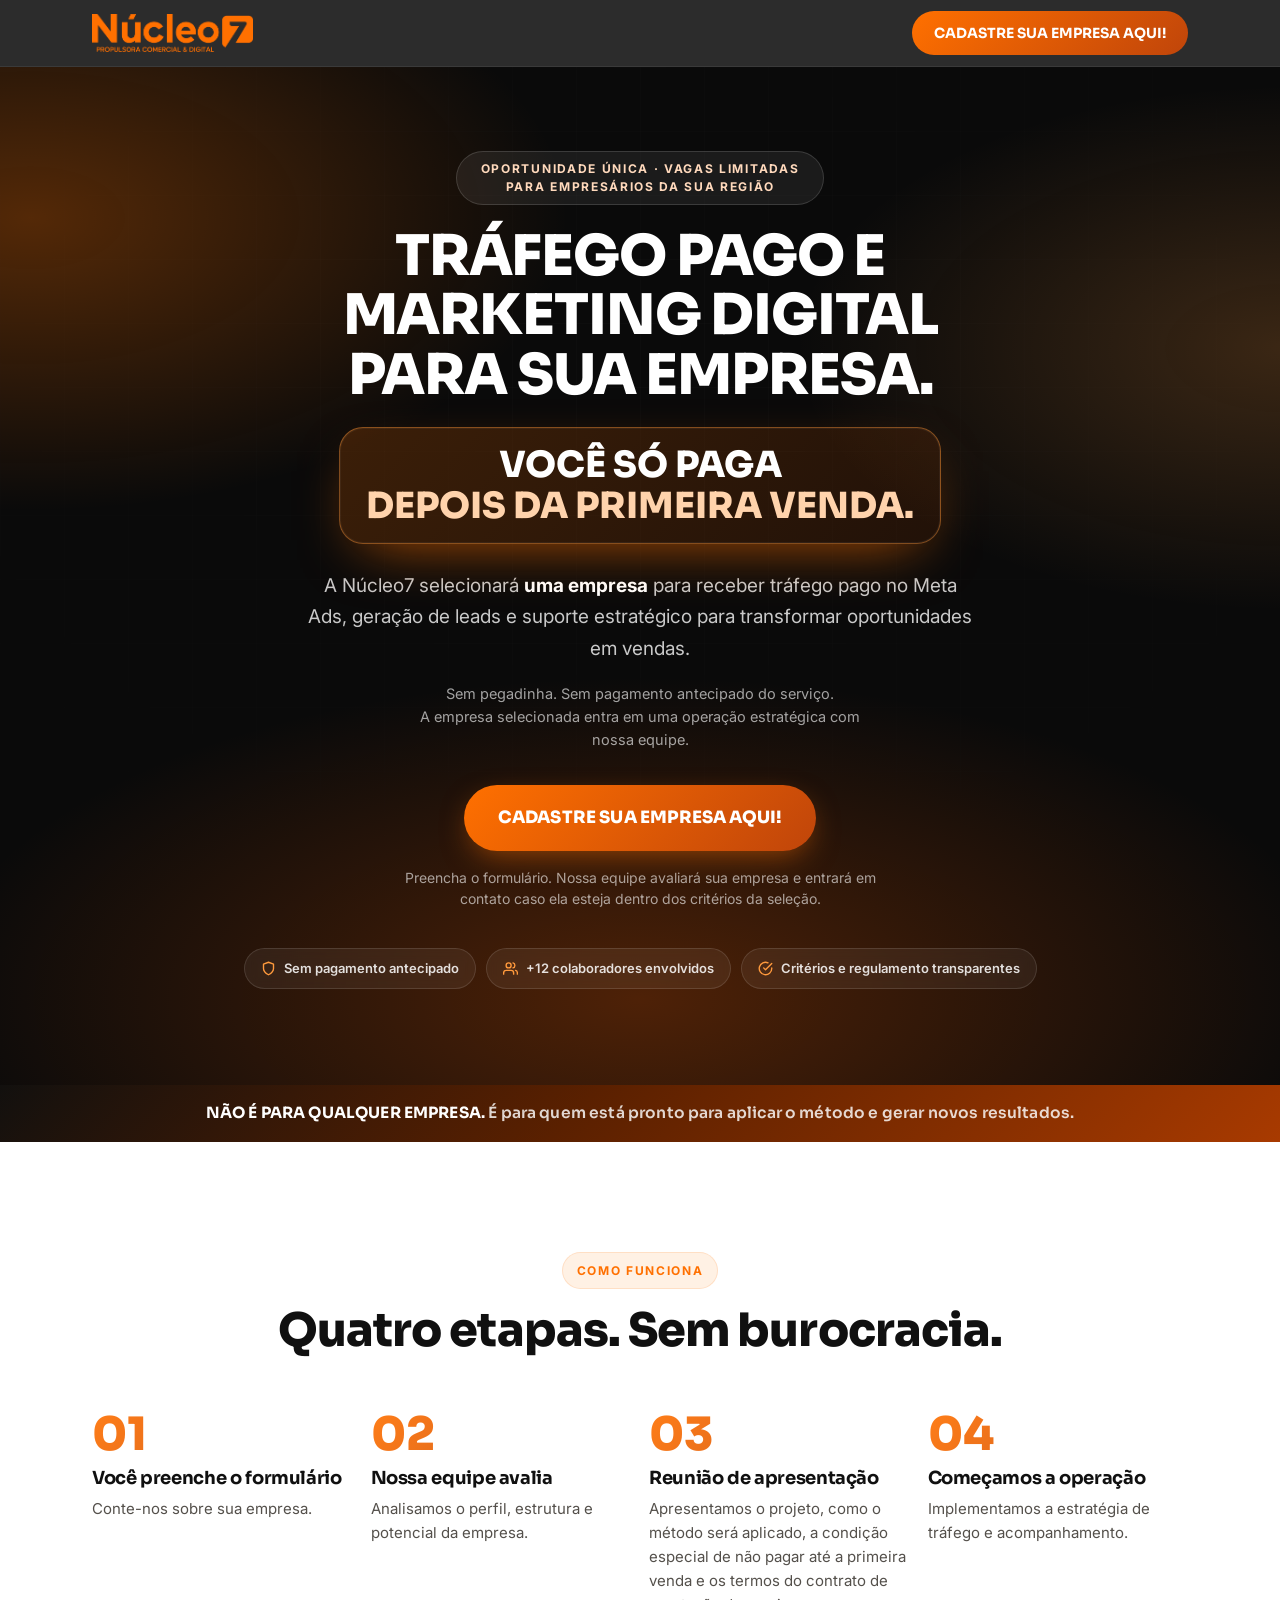
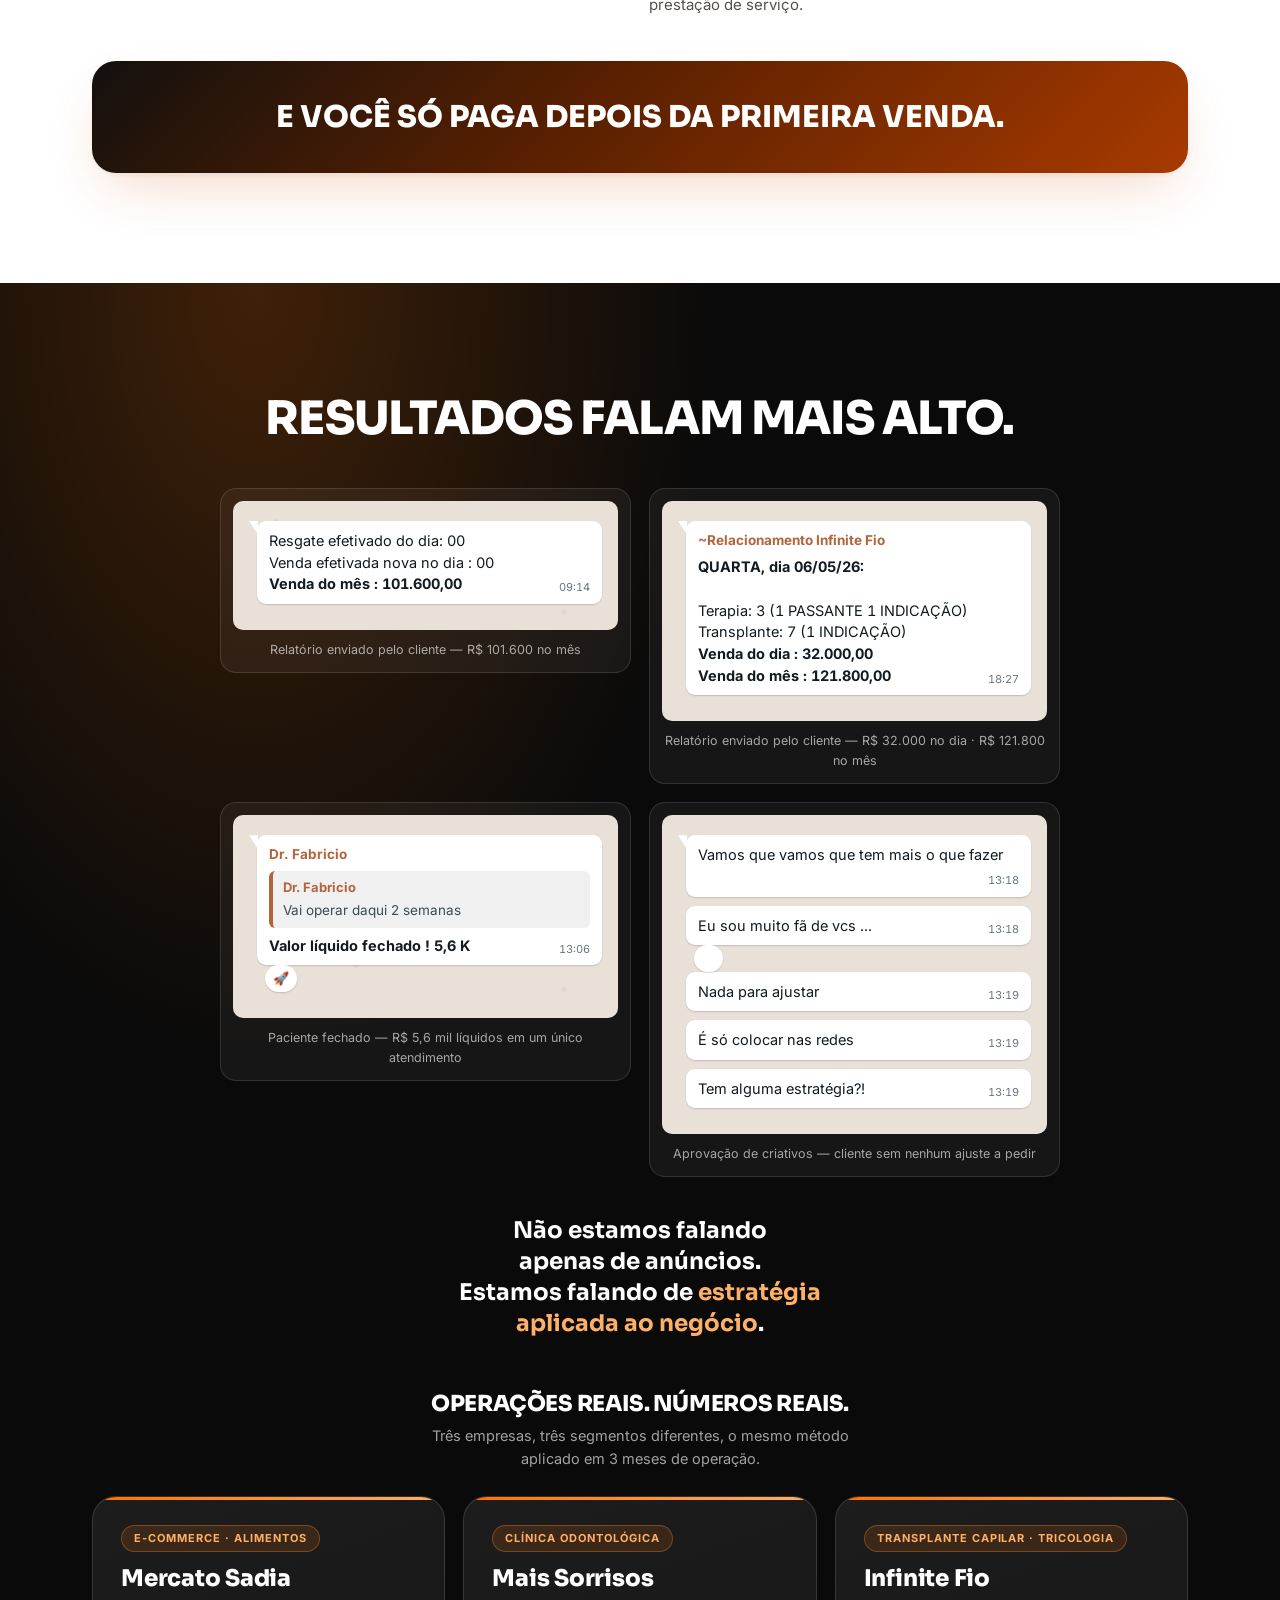
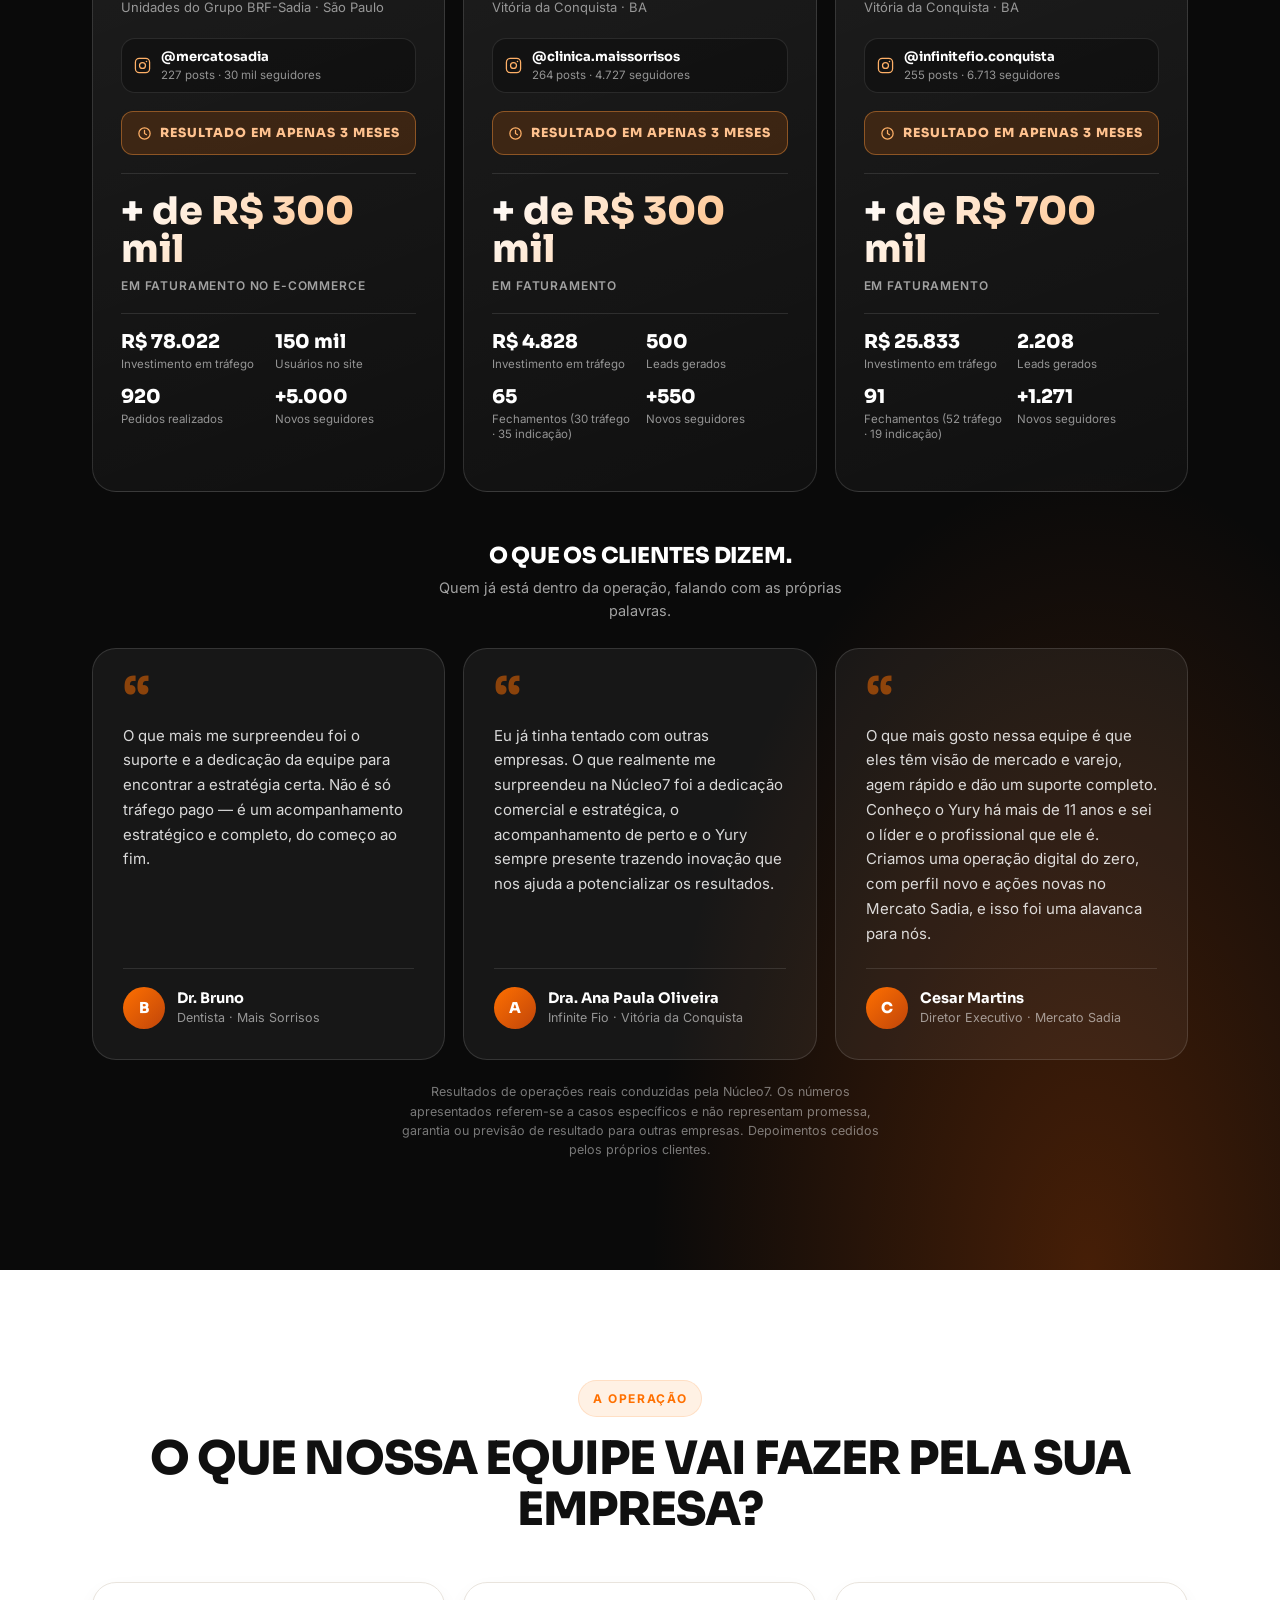
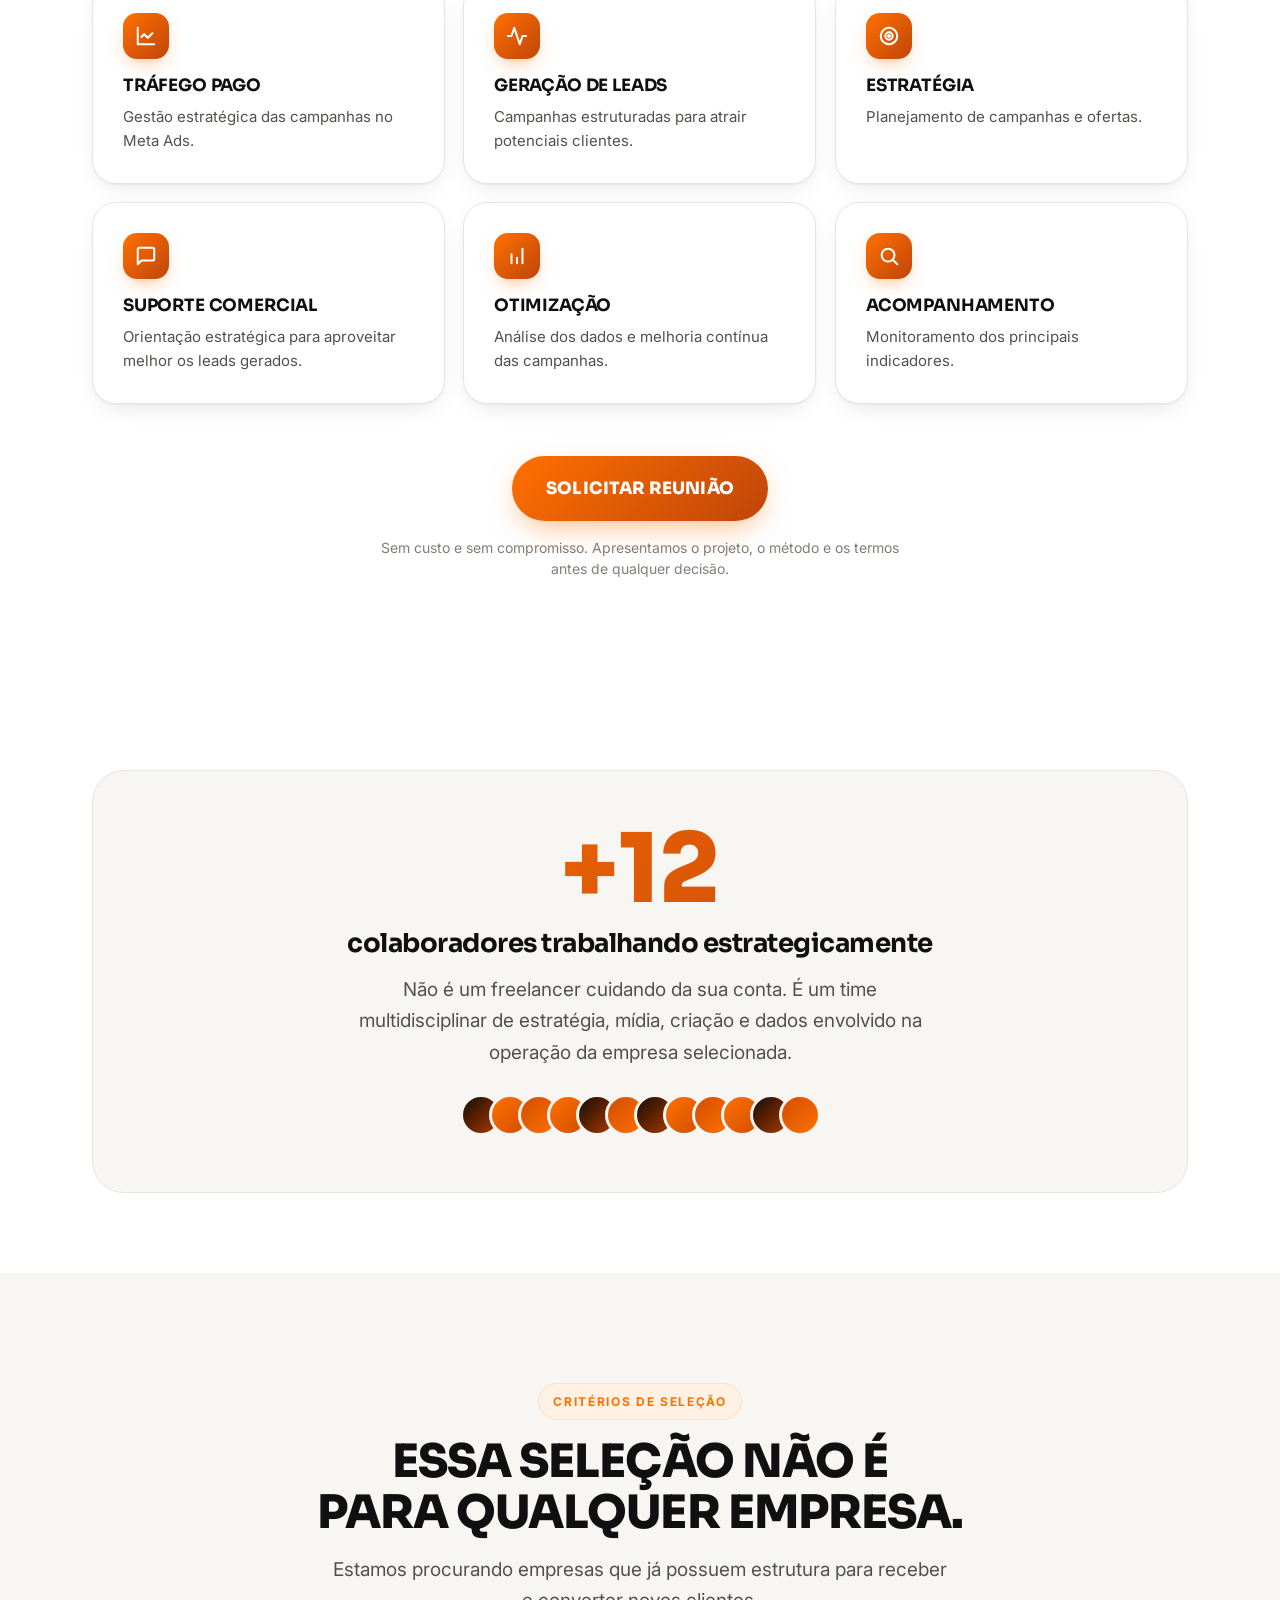
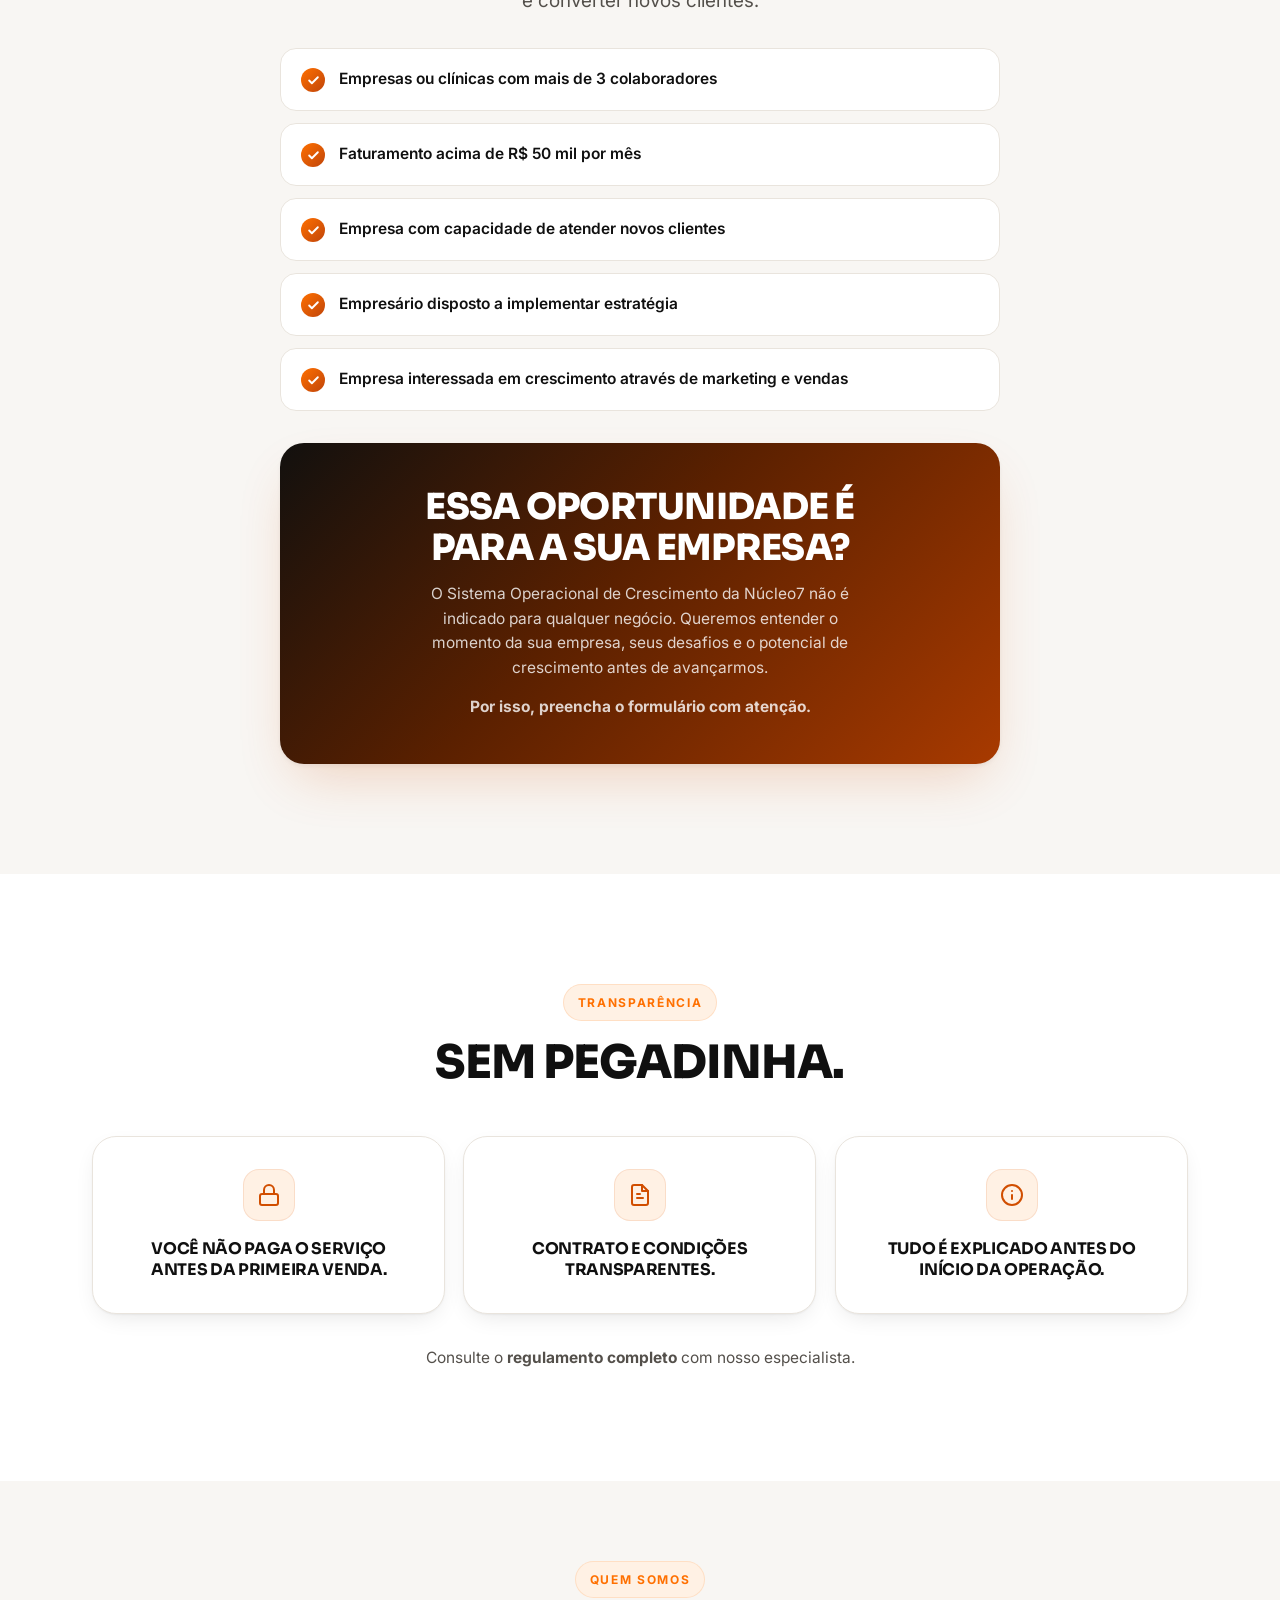
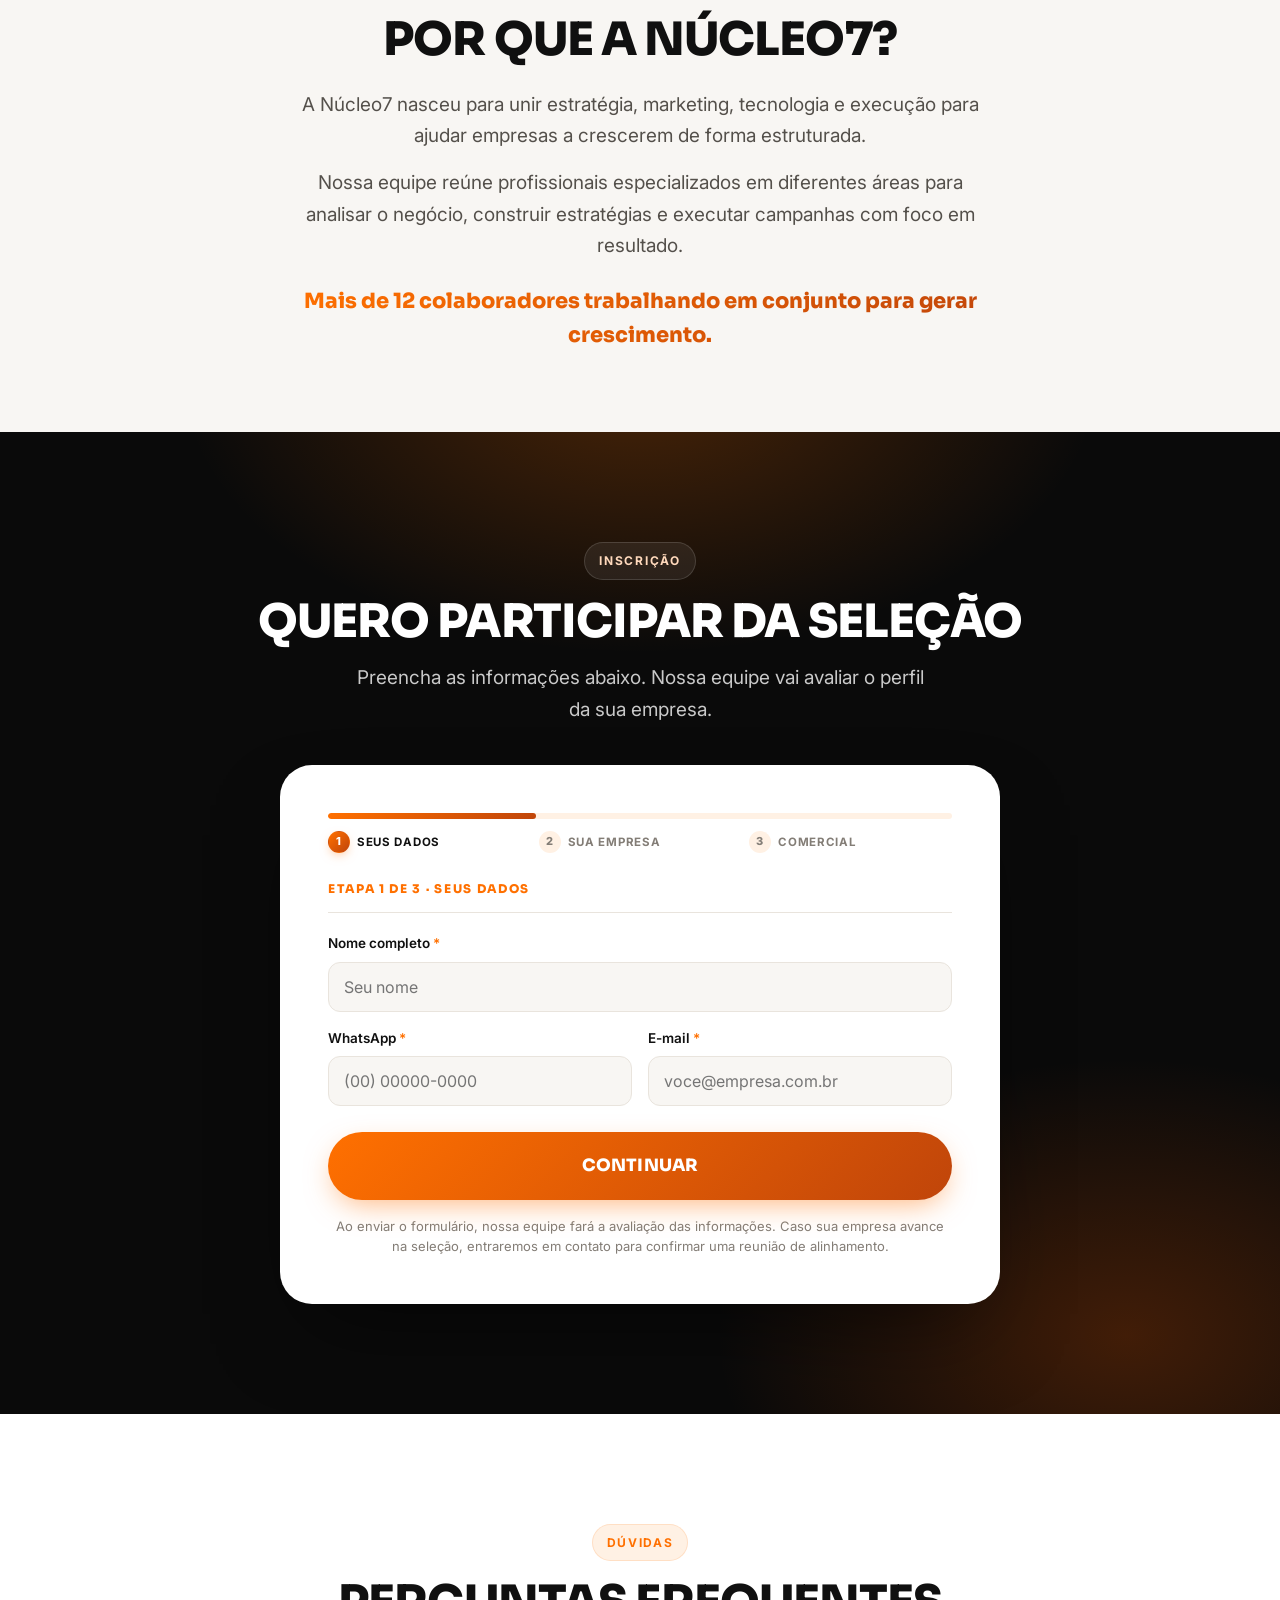
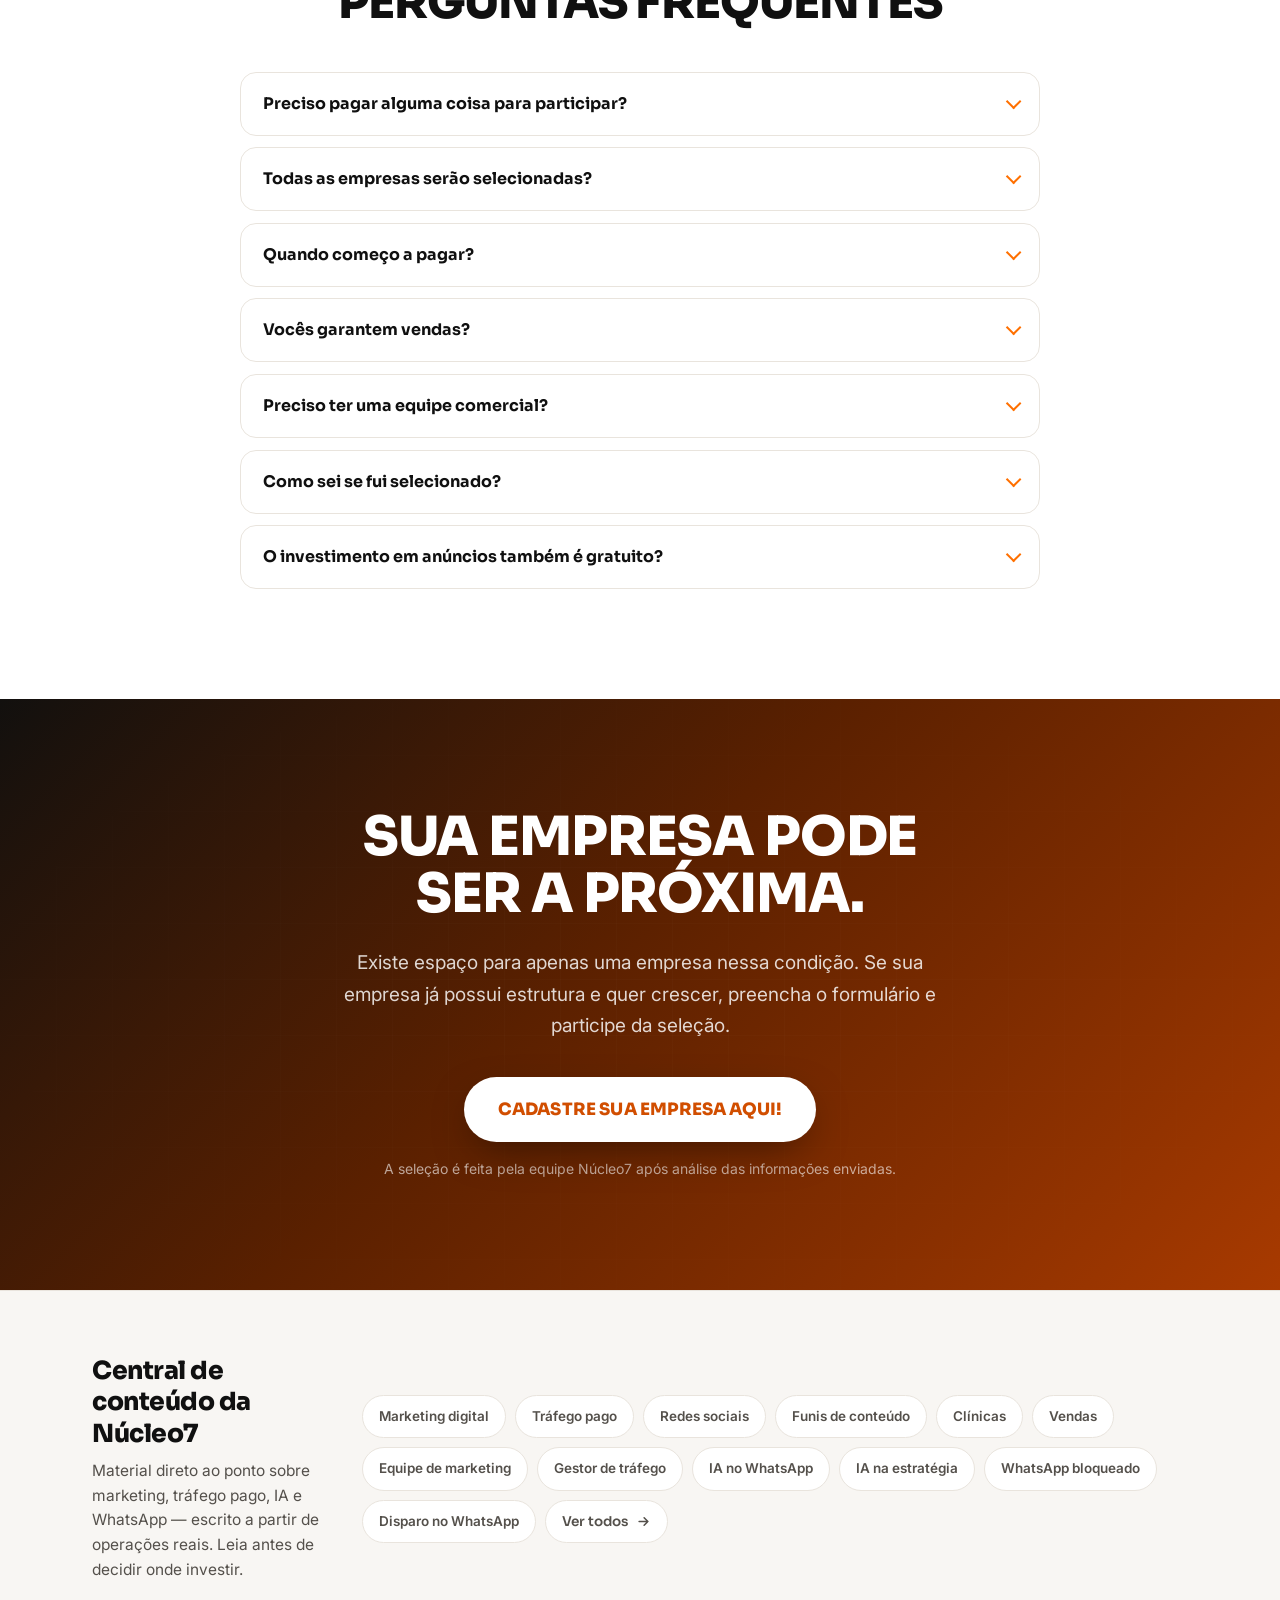
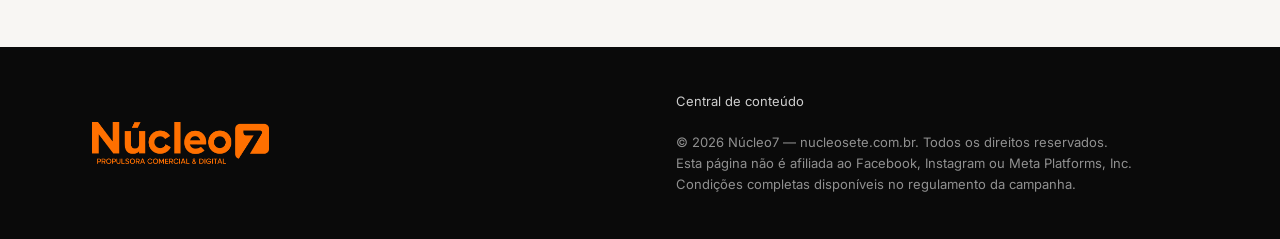
==== commit e8f758d4: "Titulo: trafego pago e marketing digital" ====
--- a/index.html
+++ b/index.html
@@ -8,8 +8,8 @@
 <!-- Verificação de domínio Meta — Agência B7 / nucleosete.com.br -->
 <meta name="facebook-domain-verification" content="0egseyh3x0nnyvifl7hkaeydjd7gkp" />
 
-<title>Núcleo7 — Tráfego pago para sua empresa. Você só paga depois da primeira venda.</title>
-<meta name="description" content="A Núcleo7 vai selecionar uma empresa para receber tráfego pago no Meta Ads, geração de leads e suporte estratégico. Você só paga depois da primeira venda. Candidate sua empresa.">
+<title>Núcleo7 — Tráfego pago e marketing digital para sua empresa. Você só paga depois da primeira venda.</title>
+<meta name="description" content="A Núcleo7 vai selecionar uma empresa para receber tráfego pago, marketing digital, geração de leads e suporte estratégico. Você só paga depois da primeira venda. Candidate sua empresa.">
 <meta name="robots" content="index, follow">
 <link rel="canonical" href="https://nucleosete.com.br/">
 
@@ -17,8 +17,8 @@
 <meta property="og:type" content="website">
 <meta property="og:locale" content="pt_BR">
 <meta property="og:site_name" content="Núcleo7">
-<meta property="og:title" content="Tráfego pago para sua empresa. Você só paga depois da primeira venda.">
-<meta property="og:description" content="Uma empresa será selecionada para receber uma operação estratégica de tráfego pago e suporte comercial da Núcleo7.">
+<meta property="og:title" content="Tráfego pago e marketing digital para sua empresa. Você só paga depois da primeira venda.">
+<meta property="og:description" content="Uma empresa será selecionada para receber uma operação estratégica de tráfego pago, marketing digital e suporte comercial da Núcleo7.">
 <meta property="og:url" content="https://nucleosete.com.br/">
 <meta property="og:image" content="https://nucleosete.com.br/assets/og-image.jpg">
 <meta property="og:image:width" content="1200">
@@ -181,7 +181,7 @@
 }
 .hero__in{position:relative; z-index:2; display:flex; flex-direction:column; align-items:center; text-align:center}
 .hero h1{
-  font-size:clamp(31px,6.2vw,60px); margin-top:22px; max-width:15ch; line-height:1.04;
+  font-size:clamp(30px,5.6vw,56px); margin-top:22px; max-width:19ch; line-height:1.06;
   text-wrap:balance;
 }
 .hero__promessa{
@@ -711,7 +711,7 @@
   <div class="wrap hero__in">
     <span class="eyebrow eyebrow--claro">Oportunidade única · Vagas limitadas para empresários da sua região</span>
 
-    <h1>TRÁFEGO PAGO PARA SUA EMPRESA.</h1>
+    <h1>TRÁFEGO PAGO E MARKETING DIGITAL PARA SUA EMPRESA.</h1>
 
     <div class="hero__promessa">VOCÊ SÓ PAGA<br><em>DEPOIS DA PRIMEIRA VENDA.</em></div>
 
